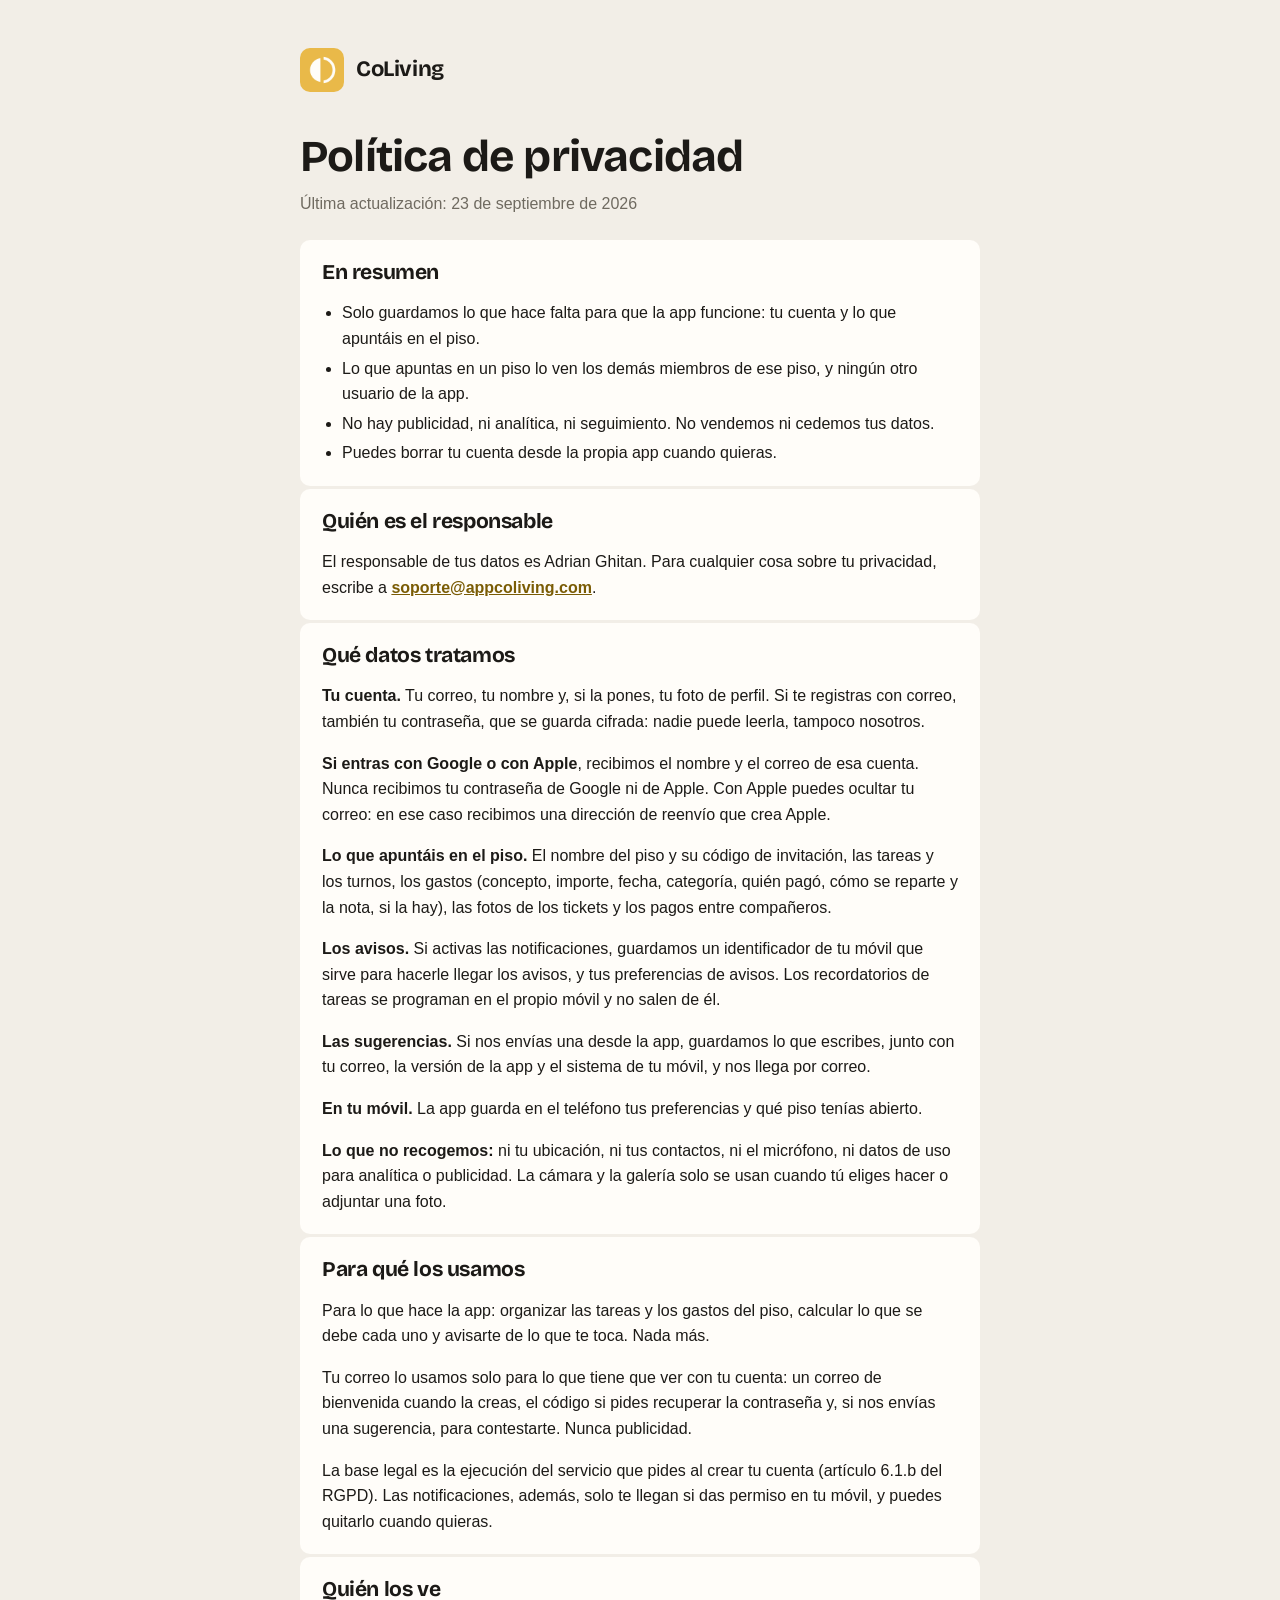
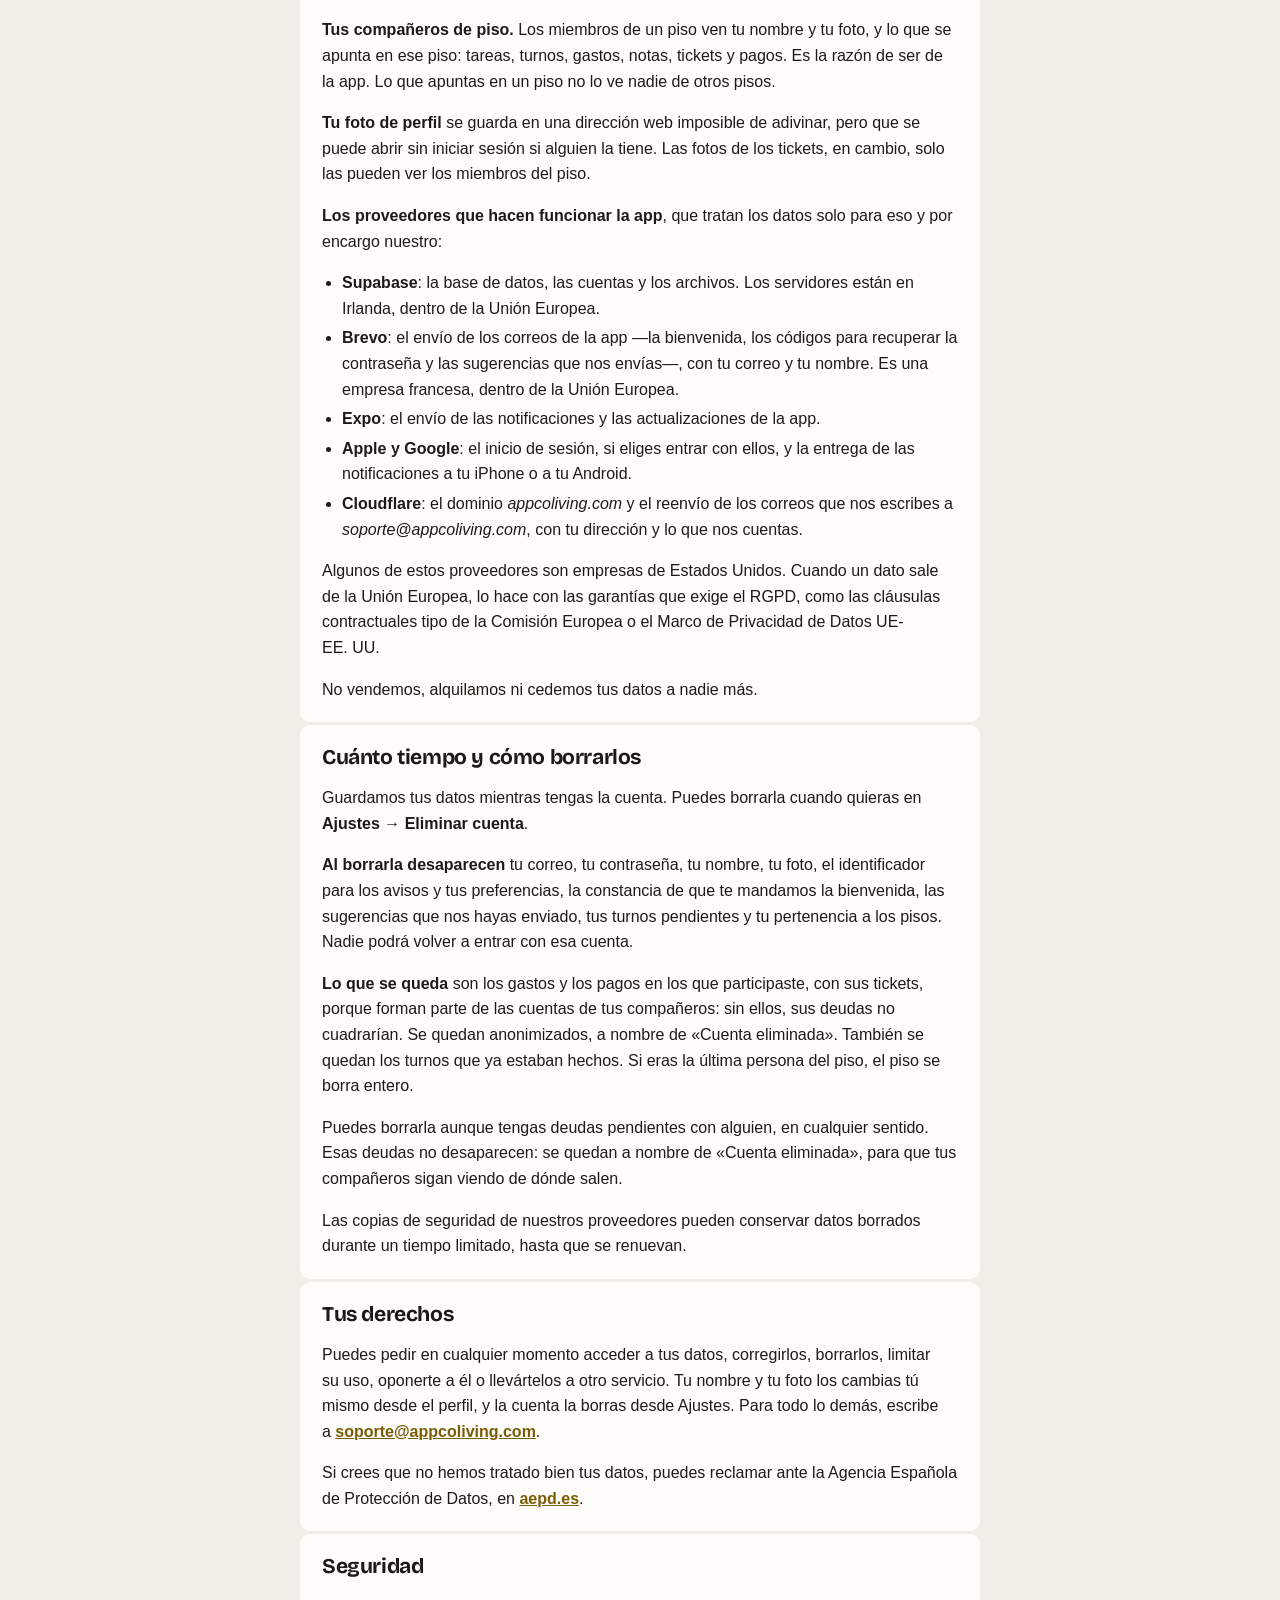
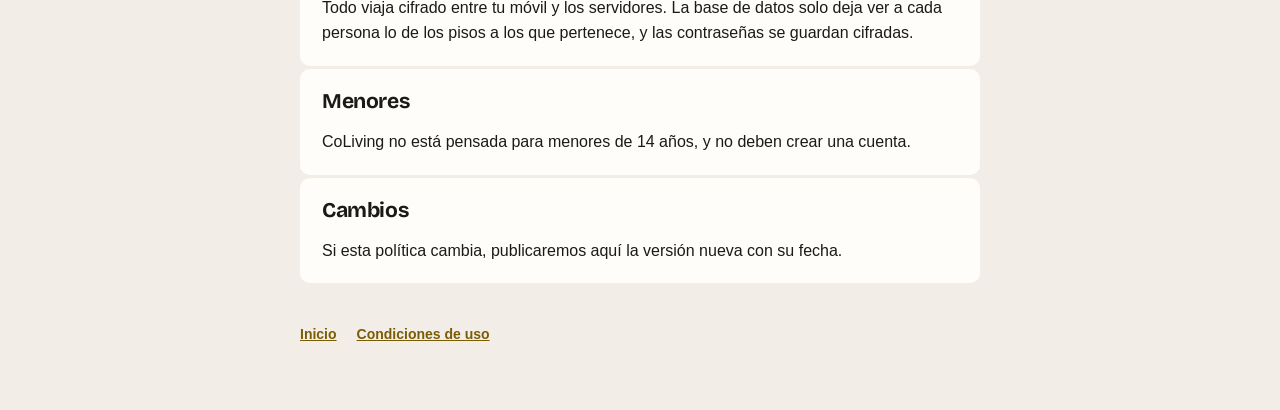
==== privacidad.html @ c8de68fa "Publicar la web (21109d0)" ====
<!doctype html>
<html lang="es">
<head>
  <meta charset="utf-8">
  <meta name="viewport" content="width=device-width, initial-scale=1">
  <title>Política de privacidad · CoLiving</title>
  <link rel="icon" href="favicon.png">
  <link rel="icon" href="favicon-oscuro.png" media="(prefers-color-scheme: dark)">
  <link rel="stylesheet" href="estilos.css">
</head>
<body>
  <main class="pagina documento">
    <a class="cabecera" href="./">
      <picture>
        <source srcset="icono-oscuro.png" media="(prefers-color-scheme: dark)">
        <img src="icono.png" alt="">
      </picture>
      <span class="marca">CoLiving</span>
    </a>

    <h1>Política de privacidad</h1>
    <p class="fecha">Última actualización: 23 de septiembre de 2026</p>

    <section class="pieza">
      <h2>En resumen</h2>
      <ul>
        <li>Solo guardamos lo que hace falta para que la app funcione: tu cuenta y lo que apuntáis en el piso.</li>
        <li>Lo que apuntas en un piso lo ven los demás miembros de ese piso, y ningún otro usuario de la app.</li>
        <li>No hay publicidad, ni analítica, ni seguimiento. No vendemos ni cedemos tus datos.</li>
        <li>Puedes borrar tu cuenta desde la propia app cuando quieras.</li>
      </ul>
    </section>

    <section class="pieza">
      <h2>Quién es el responsable</h2>
      <p>
        El responsable de tus datos es Adrian Ghitan.
        Para cualquier cosa sobre tu privacidad, escribe a
        <a href="mailto:soporte@appcoliving.com">soporte@appcoliving.com</a>.
      </p>
    </section>

    <section class="pieza">
      <h2>Qué datos tratamos</h2>
      <p><strong>Tu cuenta.</strong> Tu correo, tu nombre y, si la pones, tu foto de perfil. Si te
        registras con correo, también tu contraseña, que se guarda cifrada: nadie puede leerla,
        tampoco nosotros.</p>
      <p><strong>Si entras con Google o con Apple</strong>, recibimos el nombre y el correo de esa
        cuenta. Nunca recibimos tu contraseña de Google ni de Apple. Con Apple puedes ocultar tu
        correo: en ese caso recibimos una dirección de reenvío que crea Apple.</p>
      <p><strong>Lo que apuntáis en el piso.</strong> El nombre del piso y su código de invitación,
        las tareas y los turnos, los gastos (concepto, importe, fecha, categoría, quién pagó, cómo se
        reparte y la nota, si la hay), las fotos de los tickets y los pagos entre compañeros.</p>
      <p><strong>Los avisos.</strong> Si activas las notificaciones, guardamos un identificador de tu
        móvil que sirve para hacerle llegar los avisos, y tus preferencias de avisos. Los
        recordatorios de tareas se programan en el propio móvil y no salen de él.</p>
      <p><strong>Las sugerencias.</strong> Si nos envías una desde la app, guardamos lo que escribes,
        junto con tu correo, la versión de la app y el sistema de tu móvil, y nos llega por correo.</p>
      <p><strong>En tu móvil.</strong> La app guarda en el teléfono tus preferencias y qué piso tenías
        abierto.</p>
      <p><strong>Lo que no recogemos:</strong> ni tu ubicación, ni tus contactos, ni el micrófono, ni
        datos de uso para analítica o publicidad. La cámara y la galería solo se usan cuando tú
        eliges hacer o adjuntar una foto.</p>
    </section>

    <section class="pieza">
      <h2>Para qué los usamos</h2>
      <p>Para lo que hace la app: organizar las tareas y los gastos del piso, calcular lo que se
        debe cada uno y avisarte de lo que te toca. Nada más.</p>
      <p>Tu correo lo usamos solo para lo que tiene que ver con tu cuenta: un correo de bienvenida
        cuando la creas, el código si pides recuperar la contraseña y, si nos envías una sugerencia,
        para contestarte. Nunca publicidad.</p>
      <p>La base legal es la ejecución del servicio que pides al crear tu cuenta (artículo 6.1.b del
        RGPD). Las notificaciones, además, solo te llegan si das permiso en tu móvil, y puedes
        quitarlo cuando quieras.</p>
    </section>

    <section class="pieza">
      <h2>Quién los ve</h2>
      <p><strong>Tus compañeros de piso.</strong> Los miembros de un piso ven tu nombre y tu foto, y
        lo que se apunta en ese piso: tareas, turnos, gastos, notas, tickets y pagos. Es la razón de
        ser de la app. Lo que apuntas en un piso no lo ve nadie de otros pisos.</p>
      <p><strong>Tu foto de perfil</strong> se guarda en una dirección web imposible de adivinar, pero
        que se puede abrir sin iniciar sesión si alguien la tiene. Las fotos de los tickets, en
        cambio, solo las pueden ver los miembros del piso.</p>
      <p><strong>Los proveedores que hacen funcionar la app</strong>, que tratan los datos solo para
        eso y por encargo nuestro:</p>
      <ul>
        <li><strong>Supabase</strong>: la base de datos, las cuentas y los archivos. Los servidores
          están en Irlanda, dentro de la Unión Europea.</li>
        <li><strong>Brevo</strong>: el envío de los correos de la app —la bienvenida, los códigos
          para recuperar la contraseña y las sugerencias que nos envías—, con tu correo y tu nombre. Es una empresa francesa, dentro
          de la Unión Europea.</li>
        <li><strong>Expo</strong>: el envío de las notificaciones y las actualizaciones de la app.</li>
        <li><strong>Apple y Google</strong>: el inicio de sesión, si eliges entrar con ellos, y la
          entrega de las notificaciones a tu iPhone o a tu Android.</li>
        <li><strong>Cloudflare</strong>: el dominio <em>appcoliving.com</em> y el reenvío de los
          correos que nos escribes a <em>soporte@appcoliving.com</em>, con tu dirección y lo que nos
          cuentas.</li>
      </ul>
      <p>Algunos de estos proveedores son empresas de Estados Unidos. Cuando un dato sale de la Unión
        Europea, lo hace con las garantías que exige el RGPD, como las cláusulas contractuales tipo
        de la Comisión Europea o el Marco de Privacidad de Datos UE-EE. UU.</p>
      <p>No vendemos, alquilamos ni cedemos tus datos a nadie más.</p>
    </section>

    <section class="pieza">
      <h2>Cuánto tiempo y cómo borrarlos</h2>
      <p>Guardamos tus datos mientras tengas la cuenta. Puedes borrarla cuando quieras en
        <strong>Ajustes → Eliminar cuenta</strong>.</p>
      <p><strong>Al borrarla desaparecen</strong> tu correo, tu contraseña, tu nombre, tu foto, el
        identificador para los avisos y tus preferencias, la constancia de que te mandamos la
        bienvenida, las sugerencias que nos hayas enviado, tus turnos pendientes y tu pertenencia a
        los pisos. Nadie podrá volver a entrar con esa cuenta.</p>
      <p><strong>Lo que se queda</strong> son los gastos y los pagos en los que participaste, con
        sus tickets, porque forman parte de las cuentas de tus compañeros: sin ellos, sus deudas no
        cuadrarían. Se quedan anonimizados, a nombre de «Cuenta eliminada». También se quedan los
        turnos que ya estaban hechos. Si eras la última persona del piso, el piso se borra entero.</p>
      <p>Puedes borrarla aunque tengas deudas pendientes con alguien, en cualquier sentido. Esas
        deudas no desaparecen: se quedan a nombre de «Cuenta eliminada», para que tus compañeros
        sigan viendo de dónde salen.</p>
      <p>Las copias de seguridad de nuestros proveedores pueden conservar datos borrados durante un
        tiempo limitado, hasta que se renuevan.</p>
    </section>

    <section class="pieza">
      <h2>Tus derechos</h2>
      <p>Puedes pedir en cualquier momento acceder a tus datos, corregirlos, borrarlos, limitar su uso,
        oponerte a él o llevártelos a otro servicio. Tu nombre y tu foto los cambias tú mismo desde
        el perfil, y la cuenta la borras desde Ajustes. Para todo lo demás, escribe a
        <a href="mailto:soporte@appcoliving.com">soporte@appcoliving.com</a>.</p>
      <p>Si crees que no hemos tratado bien tus datos, puedes reclamar ante la Agencia Española de
        Protección de Datos, en <a href="https://www.aepd.es">aepd.es</a>.</p>
    </section>

    <section class="pieza">
      <h2>Seguridad</h2>
      <p>Todo viaja cifrado entre tu móvil y los servidores. La base de datos solo deja ver a cada
        persona lo de los pisos a los que pertenece, y las contraseñas se guardan cifradas.</p>
    </section>

    <section class="pieza">
      <h2>Menores</h2>
      <p>CoLiving no está pensada para menores de 14 años, y no deben crear una cuenta.</p>
    </section>

    <section class="pieza">
      <h2>Cambios</h2>
      <p>Si esta política cambia, publicaremos aquí la versión nueva con su fecha.</p>
    </section>

    <footer class="pie">
      <a href="./">Inicio</a>
      <a href="condiciones.html">Condiciones de uso</a>
    </footer>
  </main>
</body>
</html>
---- estilos.css ----
/*
 * La web de CoLiving: inicio, privacidad y condiciones.
 *
 * Misma dirección que la app —Azulejo—: la junta de fondo, la pieza sin borde
 * encima, cobalto de color. Los valores salen de `src/theme/index.ts`.
 *
 * Bricolage se sirve desde aquí y no desde Google Fonts: pedirla a Google le
 * pasaría la IP de cada visitante, y en una página de privacidad eso queda
 * especialmente mal. Licencia OFL en `fuentes/OFL.txt`.
 */
@font-face {
  font-family: 'Bricolage Grotesque';
  src: url('fuentes/BricolageGrotesque_700Bold.ttf') format('truetype');
  font-weight: 700;
  font-display: swap;
}

:root {
  /*
   * Los mismos tokens que `src/theme/index.ts`, dirección «Cal y ámbar»
   * (17 de septiembre). Los nombres se quedan como estaban —`cobalto` ahora es
   * ámbar— para no tocar las tres páginas: renombrarlos aquí no cambia nada de
   * lo que se ve y sí arriesga dejarse una regla sin cambiar.
   */
  --junta: #f2eee7;
  --pieza: #fffdf9;
  --pieza-alt: #f6f2e9;
  --tinta: #1c1a17;
  --tinta-suave: #6f6a60;
  --cobalto: #7a5c05;
  --cobalto-suave: #f7e9c4;
  --sobre-cobalto: #fffdf9;
  --ceja: none;
  color-scheme: light;
}

@media (prefers-color-scheme: dark) {
  :root {
    --junta: #0e0e11;
    --pieza: #17171c;
    --pieza-alt: #23232b;
    --tinta: #f2f0ec;
    --tinta-suave: #8b8892;
    --cobalto: #e9b949;
    --cobalto-suave: #2a2416;
    --sobre-cobalto: #14140f;
    --ceja: none;
    color-scheme: dark;
  }
}

* {
  box-sizing: border-box;
}

body {
  margin: 0;
  background: var(--junta);
  color: var(--tinta);
  font: 16px/1.6 -apple-system, BlinkMacSystemFont, 'SF Pro Text', 'Segoe UI', Roboto,
    'Helvetica Neue', sans-serif;
  -webkit-text-size-adjust: 100%;
}

.pagina {
  max-width: 720px;
  margin: 0 auto;
  padding: 48px 20px 64px;
}

h1,
h2,
.marca {
  font-family: 'Bricolage Grotesque', 'Helvetica Neue', sans-serif;
  font-weight: 700;
  line-height: 1.15;
  text-wrap: balance;
}

h1 {
  font-size: clamp(30px, 6vw, 44px);
  letter-spacing: -0.8px;
  margin: 0 0 8px;
}

h2 {
  font-size: 21px;
  letter-spacing: -0.4px;
  margin: 0 0 8px;
}

p,
li {
  text-wrap: pretty;
}

a {
  color: var(--cobalto);
  font-weight: 600;
  /* El correo de soporte es largo: en un móvil estrecho tiene que poder partirse. */
  overflow-wrap: anywhere;
}

/* ------------------------------------------------------------- Cabecera */
.cabecera {
  display: flex;
  align-items: center;
  gap: 12px;
  margin-bottom: 40px;
  text-decoration: none;
  color: inherit;
}

.cabecera picture {
  display: flex;
}

.cabecera img {
  width: 44px;
  height: 44px;
  border-radius: 10px;
}

.marca {
  font-size: 22px;
  letter-spacing: -0.4px;
  color: var(--tinta);
}

.entradilla {
  font-size: 19px;
  color: var(--tinta-suave);
  margin: 0 0 32px;
}

/* --------------------------------------------------------------- Piezas */
/* La junta hace de borde: ninguna pieza lleva borde ni sombra. */
.pieza {
  background: var(--pieza);
  background-image: var(--ceja);
  border-radius: 10px;
  padding: 20px 22px;
}

.pared {
  display: grid;
  gap: 3px;
  grid-template-columns: repeat(auto-fit, minmax(210px, 1fr));
  margin-bottom: 32px;
}

.pared .pieza p {
  margin: 0;
  color: var(--tinta-suave);
}

.pastilla {
  display: inline-block;
  background: var(--cobalto-suave);
  color: var(--cobalto);
  border-radius: 999px;
  padding: 8px 16px;
  font-weight: 700;
  font-size: 15px;
}

/* ------------------------------------------------------------ Tiendas */
/*
 * Los botones de descarga, en tinta como las insignias de las tiendas: se
 * reconocen como «descargar» sin tener que leerlos. En oscuro la tinta es clara
 * y el botón sale claro sobre carbón, que es justo lo que hacen las insignias.
 */
.tiendas {
  display: flex;
  flex-wrap: wrap;
  gap: 10px;
}

.tienda {
  display: inline-flex;
  flex-direction: column;
  justify-content: center;
  min-width: 170px;
  min-height: 52px;
  padding: 8px 18px;
  border-radius: 10px;
  background: var(--tinta);
  color: var(--junta);
  text-decoration: none;
  line-height: 1.2;
}

a.tienda:hover {
  opacity: 0.85;
}

.tienda-arriba {
  font-size: 12px;
}

.tienda-nombre {
  font-size: 20px;
  font-weight: 700;
  letter-spacing: -0.3px;
}

/* Aún no publicada: se ve, pero apagada, y no se puede pulsar. */
.tienda--pronto {
  opacity: 0.45;
  cursor: default;
}

/* ---------------------------------------------------------- Documentos */
.documento .pieza + .pieza {
  margin-top: 3px;
}

.documento .pieza > :last-child {
  margin-bottom: 0;
}

.documento ul {
  padding-left: 20px;
}

.documento li + li {
  margin-top: 4px;
}

.fecha {
  color: var(--tinta-suave);
  margin: 0 0 24px;
}

.ayuda {
  margin-top: 32px;
}

.ayuda p {
  margin: 0;
}

/* ----------------------------------------------------------------- Pie */
.pie {
  margin-top: 40px;
  display: flex;
  flex-wrap: wrap;
  gap: 8px 20px;
  font-size: 14px;
  color: var(--tinta-suave);
}
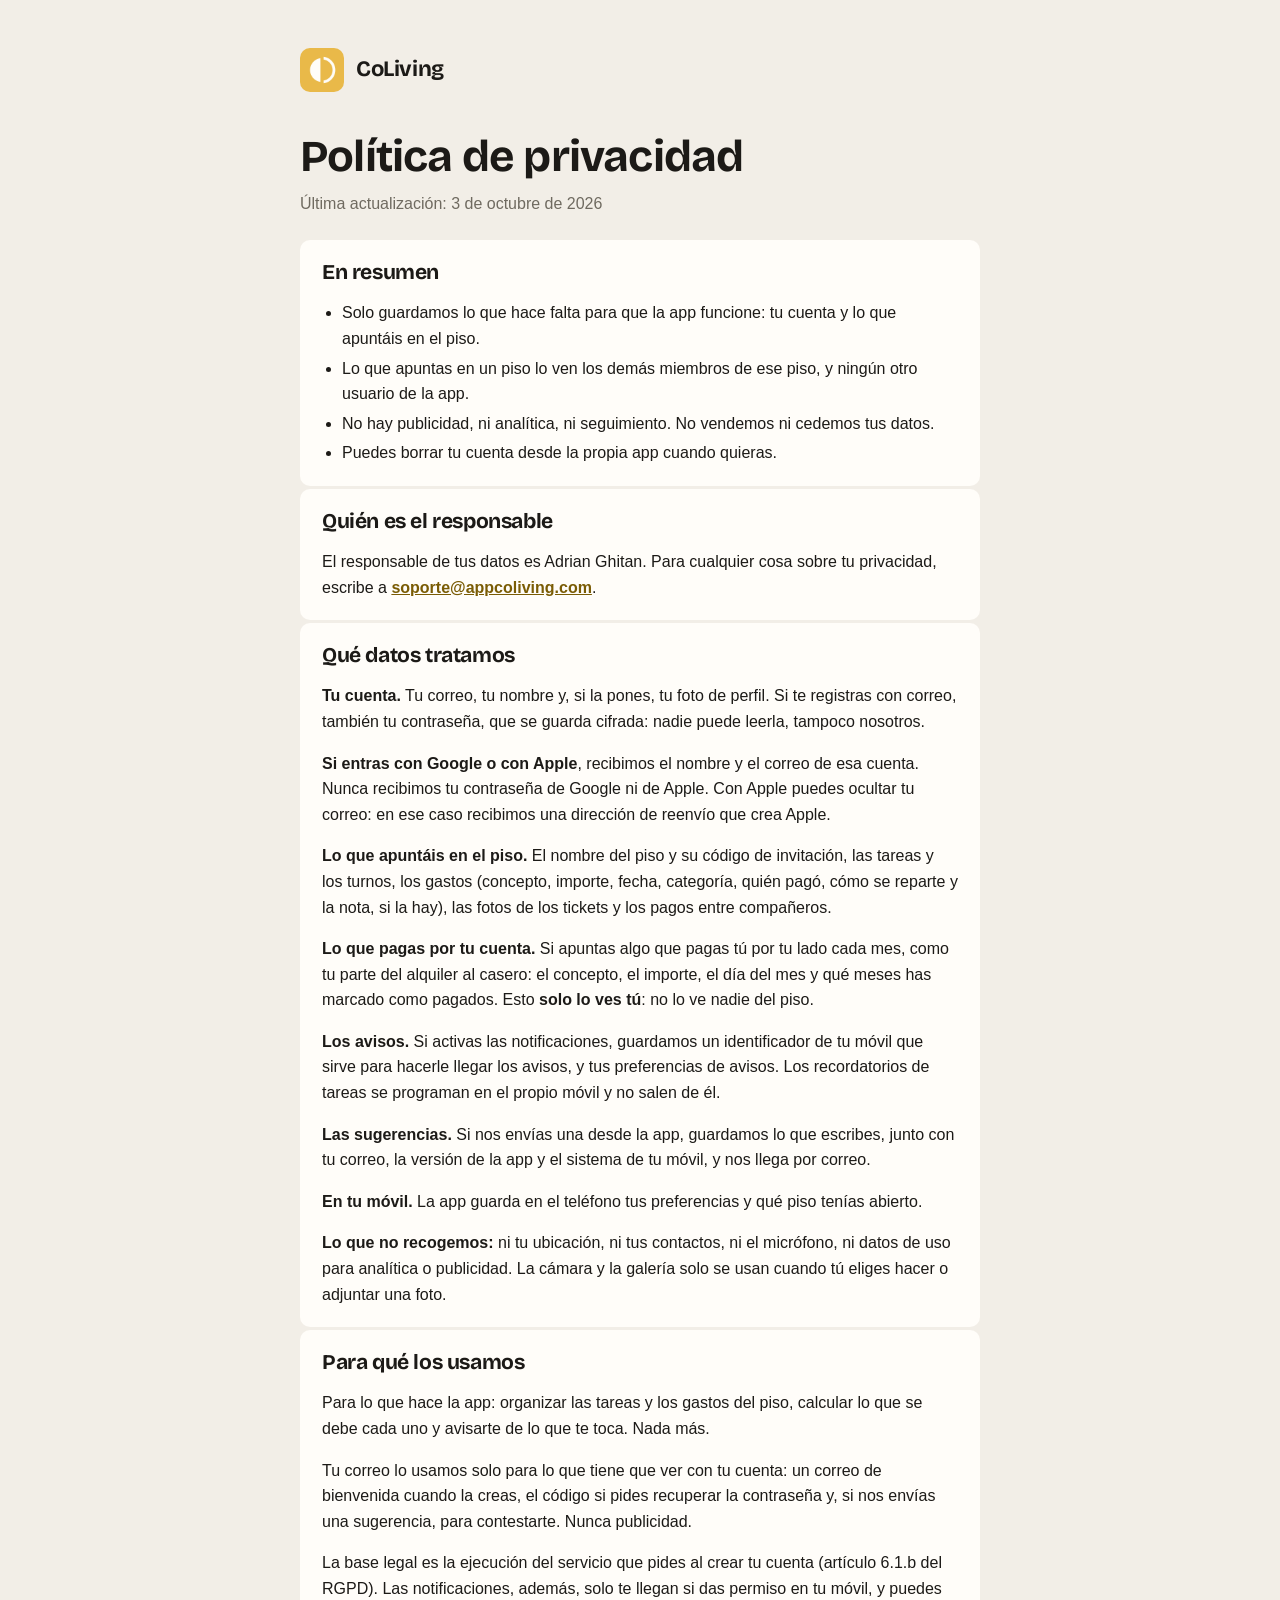
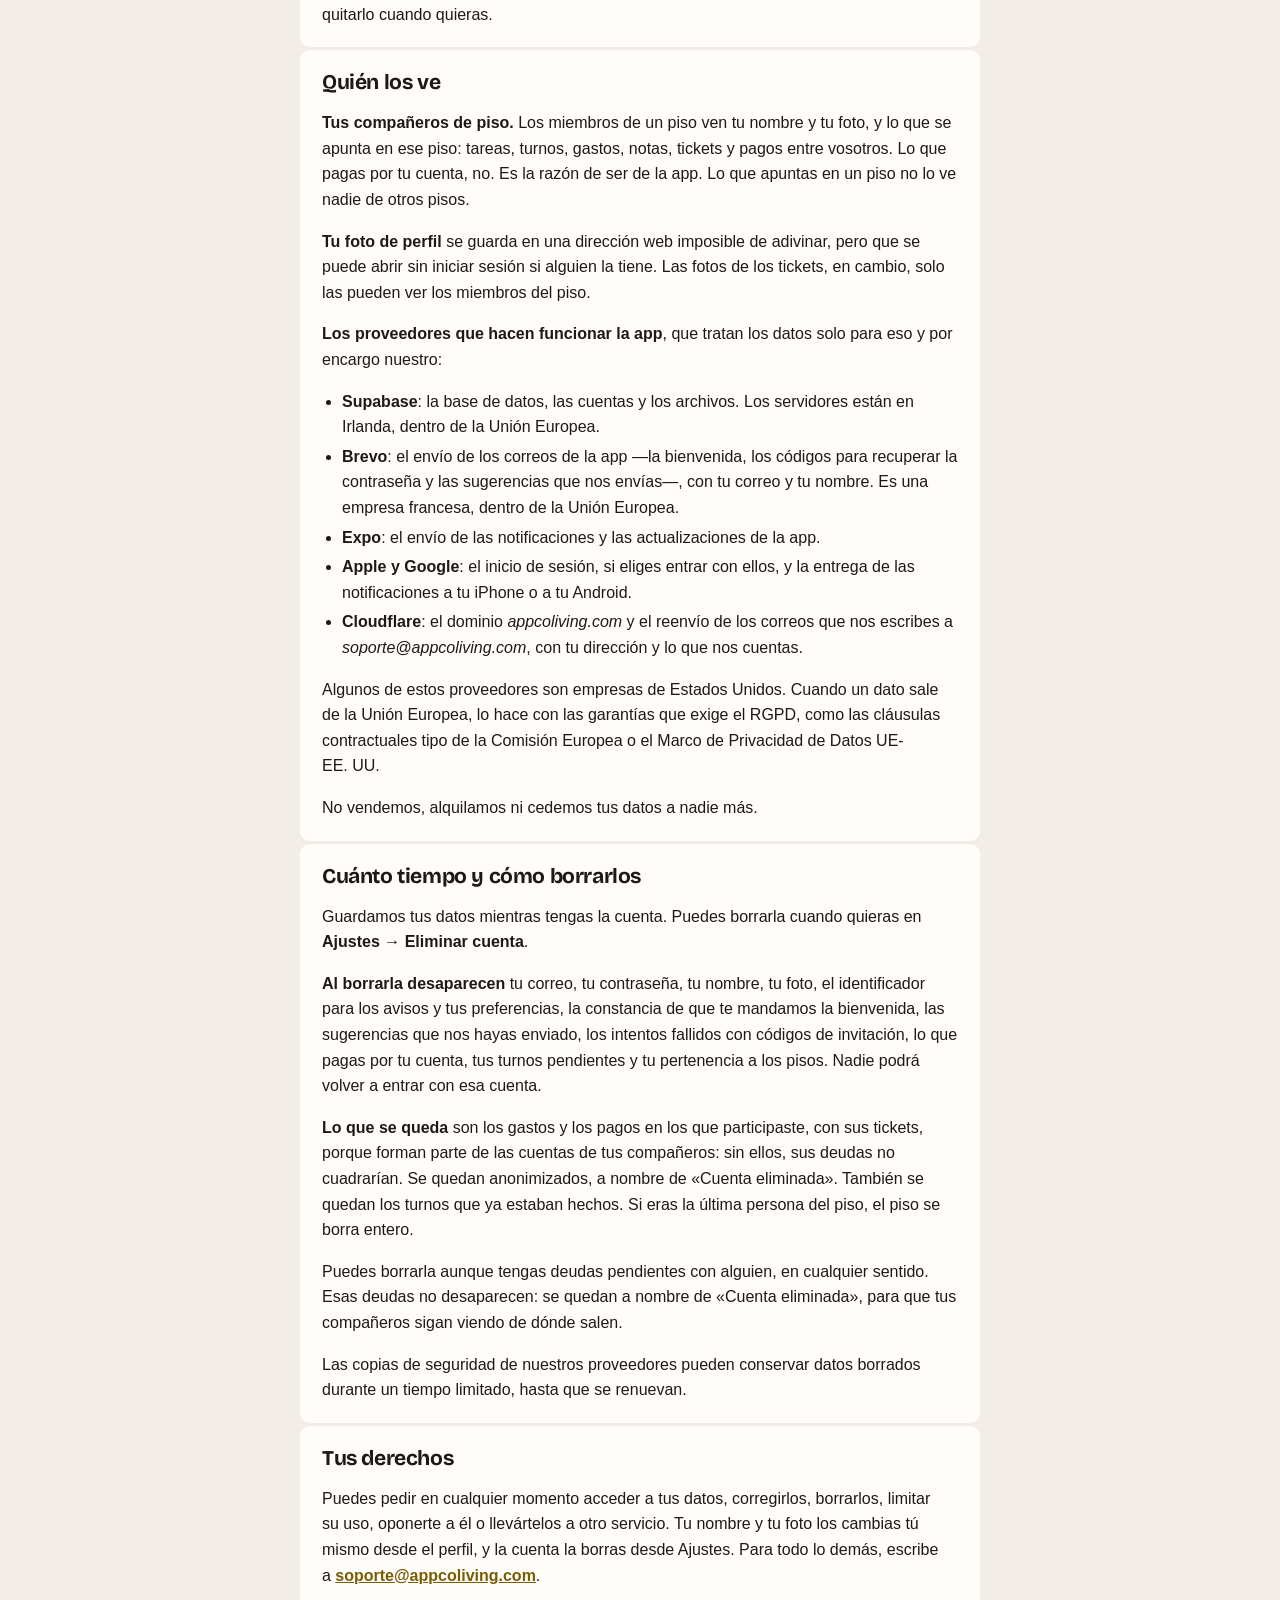
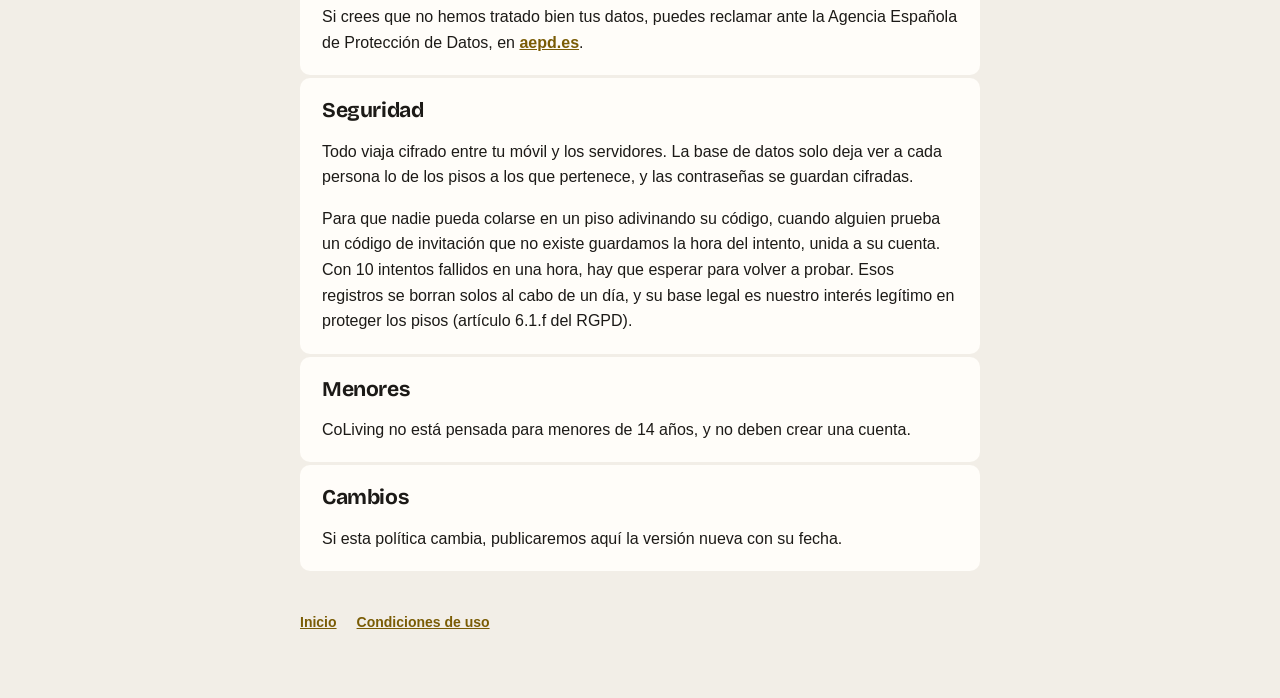
==== commit 11fb08c4: "Publicar la web (d6bd55d)" ====
--- a/privacidad.html
+++ b/privacidad.html
@@ -19,7 +19,7 @@
     </a>
 
     <h1>Política de privacidad</h1>
-    <p class="fecha">Última actualización: 23 de septiembre de 2026</p>
+    <p class="fecha">Última actualización: 3 de octubre de 2026</p>
 
     <section class="pieza">
       <h2>En resumen</h2>
@@ -51,6 +51,9 @@
       <p><strong>Lo que apuntáis en el piso.</strong> El nombre del piso y su código de invitación,
         las tareas y los turnos, los gastos (concepto, importe, fecha, categoría, quién pagó, cómo se
         reparte y la nota, si la hay), las fotos de los tickets y los pagos entre compañeros.</p>
+      <p><strong>Lo que pagas por tu cuenta.</strong> Si apuntas algo que pagas tú por tu lado cada
+        mes, como tu parte del alquiler al casero: el concepto, el importe, el día del mes y qué meses
+        has marcado como pagados. Esto <strong>solo lo ves tú</strong>: no lo ve nadie del piso.</p>
       <p><strong>Los avisos.</strong> Si activas las notificaciones, guardamos un identificador de tu
         móvil que sirve para hacerle llegar los avisos, y tus preferencias de avisos. Los
         recordatorios de tareas se programan en el propio móvil y no salen de él.</p>
@@ -78,7 +81,7 @@
     <section class="pieza">
       <h2>Quién los ve</h2>
       <p><strong>Tus compañeros de piso.</strong> Los miembros de un piso ven tu nombre y tu foto, y
-        lo que se apunta en ese piso: tareas, turnos, gastos, notas, tickets y pagos. Es la razón de
+        lo que se apunta en ese piso: tareas, turnos, gastos, notas, tickets y pagos entre vosotros. Lo que pagas por tu cuenta, no. Es la razón de
         ser de la app. Lo que apuntas en un piso no lo ve nadie de otros pisos.</p>
       <p><strong>Tu foto de perfil</strong> se guarda en una dirección web imposible de adivinar, pero
         que se puede abrir sin iniciar sesión si alguien la tiene. Las fotos de los tickets, en
@@ -110,7 +113,7 @@
         <strong>Ajustes → Eliminar cuenta</strong>.</p>
       <p><strong>Al borrarla desaparecen</strong> tu correo, tu contraseña, tu nombre, tu foto, el
         identificador para los avisos y tus preferencias, la constancia de que te mandamos la
-        bienvenida, las sugerencias que nos hayas enviado, tus turnos pendientes y tu pertenencia a
+        bienvenida, las sugerencias que nos hayas enviado, los intentos fallidos con códigos de invitación, lo que pagas por tu cuenta, tus turnos pendientes y tu pertenencia a
         los pisos. Nadie podrá volver a entrar con esa cuenta.</p>
       <p><strong>Lo que se queda</strong> son los gastos y los pagos en los que participaste, con
         sus tickets, porque forman parte de las cuentas de tus compañeros: sin ellos, sus deudas no
@@ -137,6 +140,11 @@
       <h2>Seguridad</h2>
       <p>Todo viaja cifrado entre tu móvil y los servidores. La base de datos solo deja ver a cada
         persona lo de los pisos a los que pertenece, y las contraseñas se guardan cifradas.</p>
+      <p>Para que nadie pueda colarse en un piso adivinando su código, cuando alguien prueba un
+        código de invitación que no existe guardamos la hora del intento, unida a su cuenta. Con 10
+        intentos fallidos en una hora, hay que esperar para volver a probar. Esos registros se
+        borran solos al cabo de un día, y su base legal es nuestro interés legítimo en proteger los
+        pisos (artículo 6.1.f del RGPD).</p>
     </section>
 
     <section class="pieza">
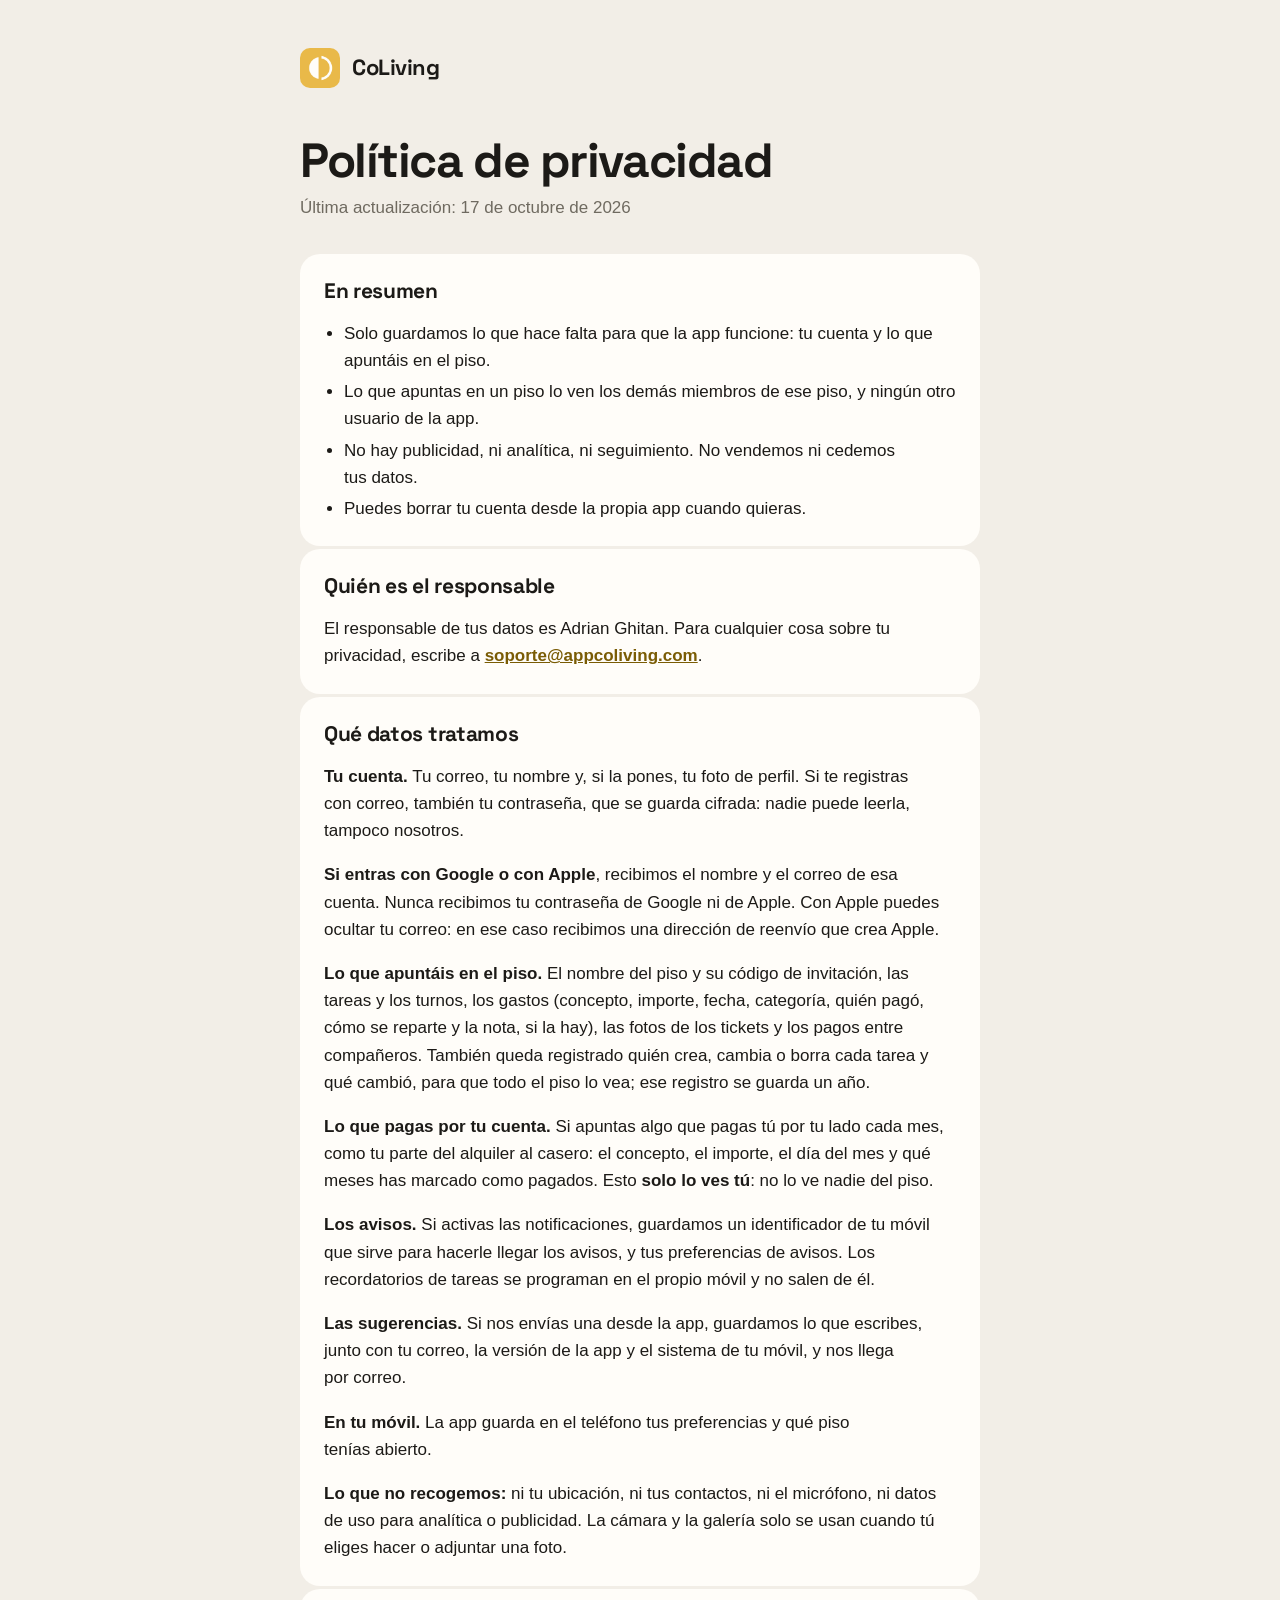
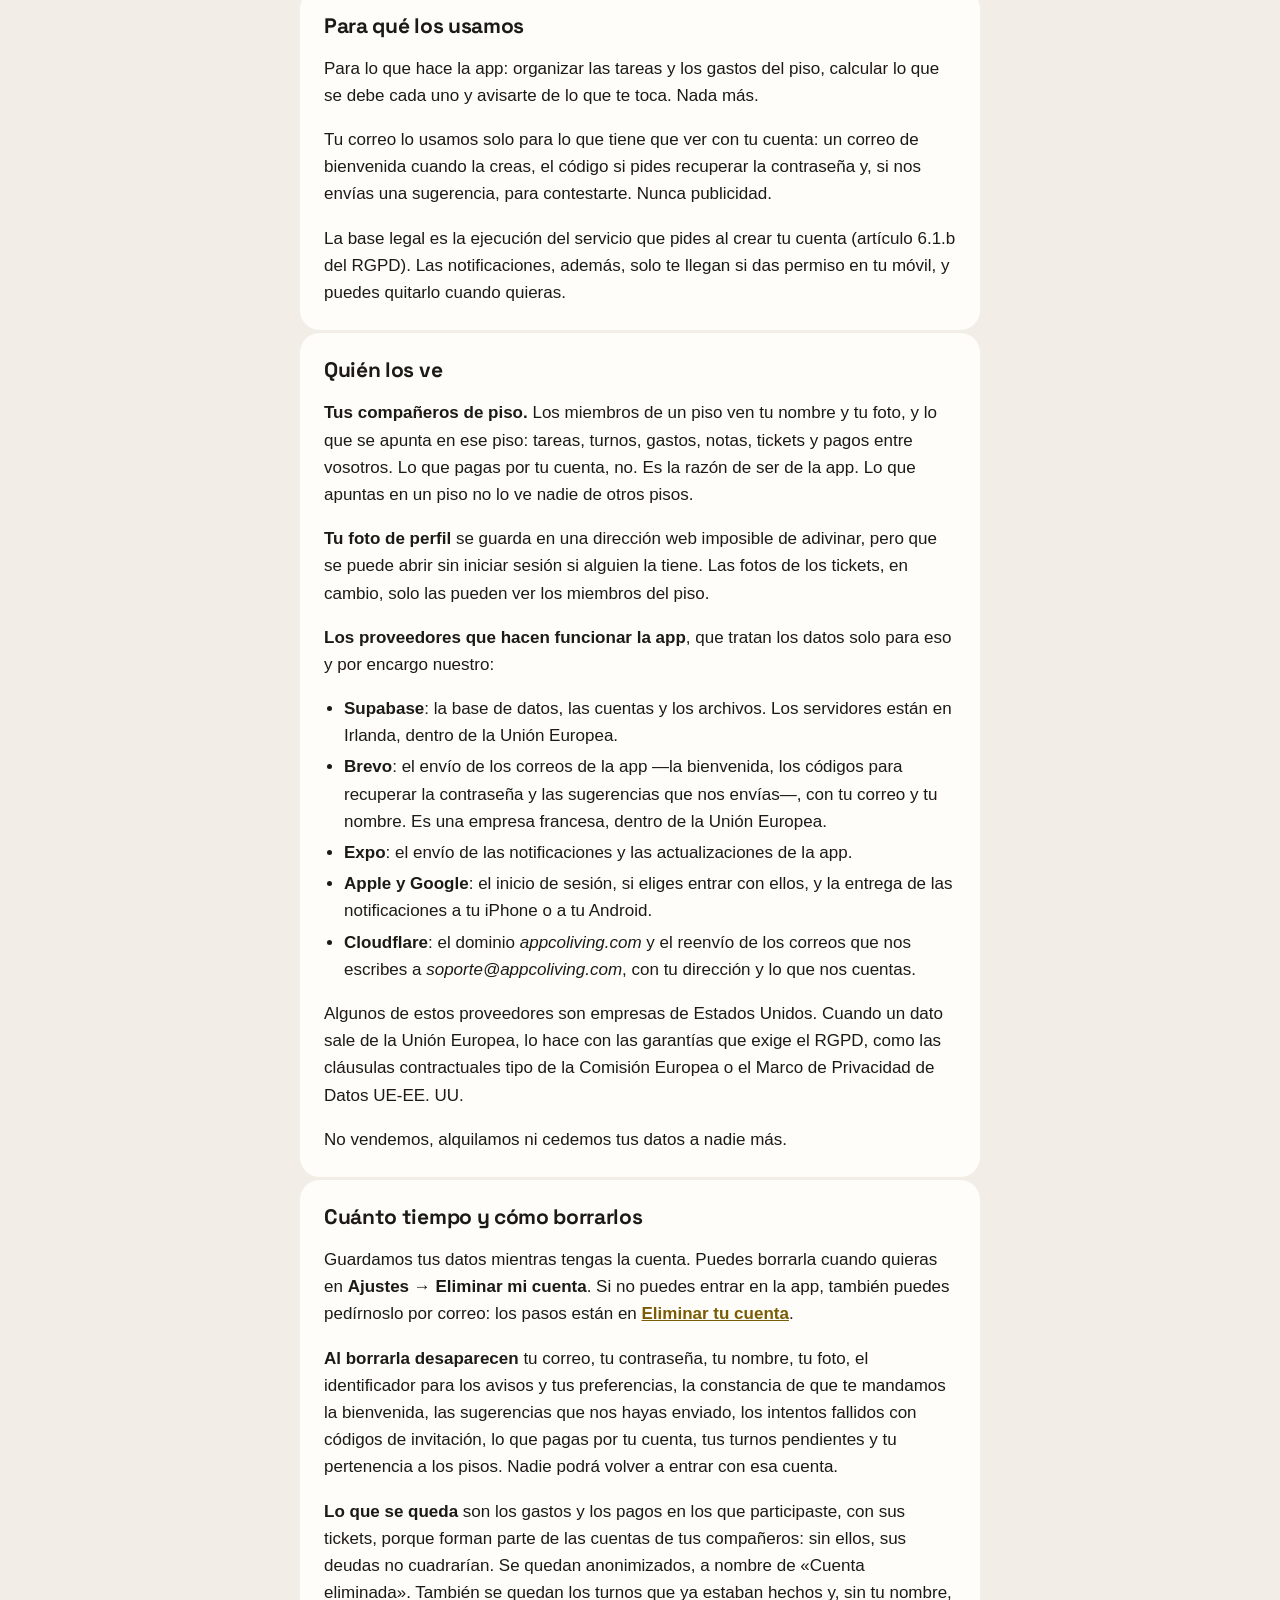
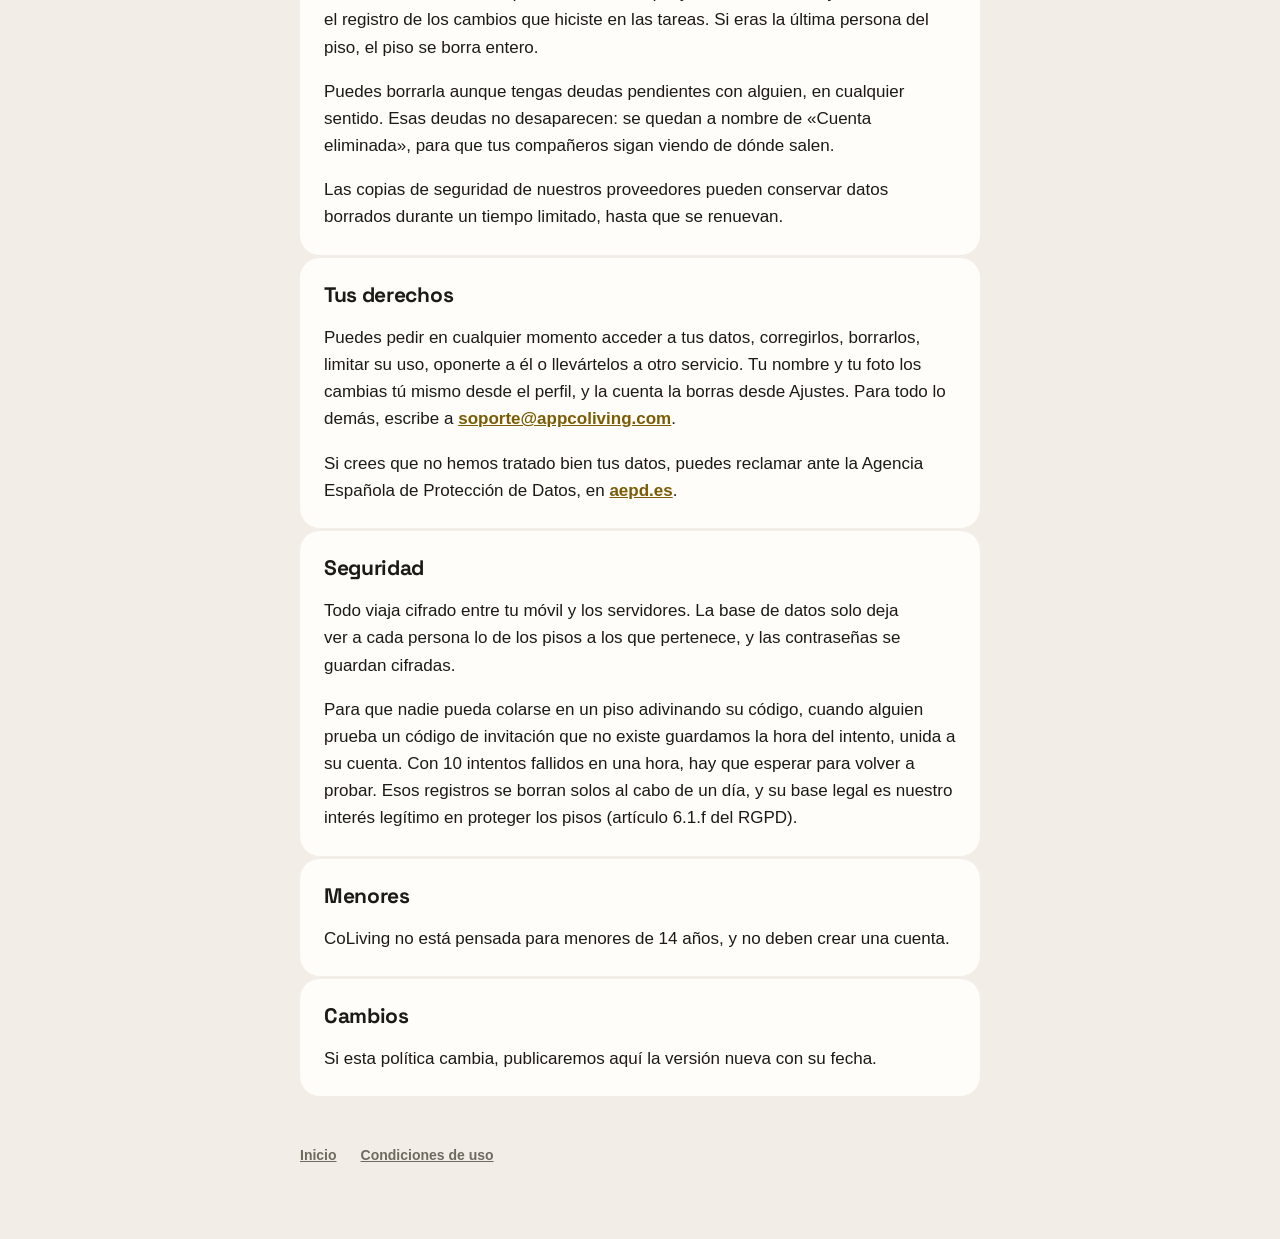
==== commit bfcd837d: "Publicar la web (5b726bb)" ====
--- a/privacidad.html
+++ b/privacidad.html
@@ -19,7 +19,7 @@
     </a>
 
     <h1>Política de privacidad</h1>
-    <p class="fecha">Última actualización: 3 de octubre de 2026</p>
+    <p class="fecha">Última actualización: 17 de octubre de 2026</p>
 
     <section class="pieza">
       <h2>En resumen</h2>
@@ -50,7 +50,9 @@
         correo: en ese caso recibimos una dirección de reenvío que crea Apple.</p>
       <p><strong>Lo que apuntáis en el piso.</strong> El nombre del piso y su código de invitación,
         las tareas y los turnos, los gastos (concepto, importe, fecha, categoría, quién pagó, cómo se
-        reparte y la nota, si la hay), las fotos de los tickets y los pagos entre compañeros.</p>
+        reparte y la nota, si la hay), las fotos de los tickets y los pagos entre compañeros.
+        También queda registrado quién crea, cambia o borra cada tarea y qué cambió, para que todo el
+        piso lo vea; ese registro se guarda un año.</p>
       <p><strong>Lo que pagas por tu cuenta.</strong> Si apuntas algo que pagas tú por tu lado cada
         mes, como tu parte del alquiler al casero: el concepto, el importe, el día del mes y qué meses
         has marcado como pagados. Esto <strong>solo lo ves tú</strong>: no lo ve nadie del piso.</p>
@@ -110,7 +112,9 @@
     <section class="pieza">
       <h2>Cuánto tiempo y cómo borrarlos</h2>
       <p>Guardamos tus datos mientras tengas la cuenta. Puedes borrarla cuando quieras en
-        <strong>Ajustes → Eliminar cuenta</strong>.</p>
+        <strong>Ajustes → Eliminar mi cuenta</strong>. Si no puedes entrar en la app, también puedes
+        pedírnoslo por correo: los pasos están en <a href="eliminar-cuenta.html">Eliminar tu
+        cuenta</a>.</p>
       <p><strong>Al borrarla desaparecen</strong> tu correo, tu contraseña, tu nombre, tu foto, el
         identificador para los avisos y tus preferencias, la constancia de que te mandamos la
         bienvenida, las sugerencias que nos hayas enviado, los intentos fallidos con códigos de invitación, lo que pagas por tu cuenta, tus turnos pendientes y tu pertenencia a
@@ -118,7 +122,8 @@
       <p><strong>Lo que se queda</strong> son los gastos y los pagos en los que participaste, con
         sus tickets, porque forman parte de las cuentas de tus compañeros: sin ellos, sus deudas no
         cuadrarían. Se quedan anonimizados, a nombre de «Cuenta eliminada». También se quedan los
-        turnos que ya estaban hechos. Si eras la última persona del piso, el piso se borra entero.</p>
+        turnos que ya estaban hechos y, sin tu nombre, el registro de los cambios que hiciste en las
+        tareas. Si eras la última persona del piso, el piso se borra entero.</p>
       <p>Puedes borrarla aunque tengas deudas pendientes con alguien, en cualquier sentido. Esas
         deudas no desaparecen: se quedan a nombre de «Cuenta eliminada», para que tus compañeros
         sigan viendo de dónde salen.</p>
--- a/estilos.css
+++ b/estilos.css
@@ -1,92 +1,132 @@
 /*
  * La web de CoLiving: inicio, privacidad y condiciones.
  *
- * Misma dirección que la app —Azulejo—: la junta de fondo, la pieza sin borde
- * encima, cobalto de color. Los valores salen de `src/theme/index.ts`.
+ * Misma dirección que la app —Cal y ámbar—, con sus tres reglas: una sola cifra
+ * manda, el ámbar es lo único con color y claro y oscuro son la misma página.
+ * Los valores salen de `src/theme/index.ts`; si cambian allí, se cambian aquí.
  *
- * Bricolage se sirve desde aquí y no desde Google Fonts: pedirla a Google le
- * pasaría la IP de cada visitante, y en una página de privacidad eso queda
- * especialmente mal. Licencia OFL en `fuentes/OFL.txt`.
+ * Lo único que se permite llamar la atención es el repartidor de arriba. Todo
+ * lo demás va callado: si algún día apetece animar otra sección o darle otro
+ * color, es justo lo que hay que no hacer.
+ *
+ * Space Grotesk se sirve desde aquí y no desde Google Fonts: pedirla a Google
+ * le pasaría la IP de cada visitante, y en una web que enlaza a una política de
+ * privacidad eso queda especialmente mal. Licencia OFL en `fuentes/OFL.txt`.
+ * Es la misma cara de display de la app desde el 17 de septiembre (antes,
+ * Bricolage): títulos e importes, nada más. El cuerpo va en la fuente del
+ * sistema, igual que en la app.
  */
 @font-face {
-  font-family: 'Bricolage Grotesque';
-  src: url('fuentes/BricolageGrotesque_700Bold.ttf') format('truetype');
-  font-weight: 700;
+  font-family: 'Space Grotesk';
+  src: url('fuentes/SpaceGrotesk_500Medium.ttf') format('truetype');
+  font-weight: 500;
   font-display: swap;
 }
 
+@font-face {
+  font-family: 'Space Grotesk';
+  src: url('fuentes/SpaceGrotesk_700Bold.ttf') format('truetype');
+  font-weight: 700;
+  font-display: swap;
+}
+
 :root {
-  /*
-   * Los mismos tokens que `src/theme/index.ts`, dirección «Cal y ámbar»
-   * (17 de septiembre). Los nombres se quedan como estaban —`cobalto` ahora es
-   * ámbar— para no tocar las tres páginas: renombrarlos aquí no cambia nada de
-   * lo que se ve y sí arriesga dejarse una regla sin cambiar.
-   */
-  --junta: #f2eee7;
+  /* Modo claro: cal encalada y ámbar. */
+  --cal: #f2eee7;
   --pieza: #fffdf9;
   --pieza-alt: #f6f2e9;
+  --linea: #ede6d8;
+  /* El fondo de las escenas de la portada, y las piezas de la app encima. */
+  --escena: #e8e1d4;
+  --escena-pieza: #fffdf9;
   --tinta: #1c1a17;
   --tinta-suave: #6f6a60;
-  --cobalto: #7a5c05;
-  --cobalto-suave: #f7e9c4;
-  --sobre-cobalto: #fffdf9;
-  --ceja: none;
+  /* Para TEXTO en ámbar. El vivo (`--ambar`) sobre papel da 1,9 y no se lee. */
+  --ambar-texto: #7a5c05;
+  /* Para RELLENOS. Encima, siempre `--sobre-ambar` (tinta), nunca blanco. */
+  --ambar: #e5a612;
+  --sobre-ambar: #1c1a17;
+  --ambar-suave: #f7e9c4;
+  /* Solo dentro de los trozos de la app: dicen de qué lado está el dinero. */
+  --verde: #2f6b4f;
+  --almagre: #a8402c;
+  --cobalto: #2f4ba8;
+  --cobalto-suave: #e1e5f6;
+  --av-1: #3b5068;
+  --av-2: #3f6b54;
+  --av-3: #8a4a38;
+  --av-4: #5a4a73;
+  --av-5: #6b6250;
+  --sobre-avatar: #fffdf9;
+
+  --junta: 3px;
+  --radio: 20px;
+  --radio-fila: 12px;
+  --display: 'Space Grotesk', 'Helvetica Neue', Arial, sans-serif;
   color-scheme: light;
 }
 
 @media (prefers-color-scheme: dark) {
   :root {
-    --junta: #0e0e11;
+    /* La misma página de noche: carbón y el mismo ámbar. */
+    --cal: #0e0e11;
     --pieza: #17171c;
     --pieza-alt: #23232b;
+    --linea: #2b2b34;
+    --escena: #17171c;
+    --escena-pieza: #23232b;
     --tinta: #f2f0ec;
     --tinta-suave: #8b8892;
-    --cobalto: #e9b949;
-    --cobalto-suave: #2a2416;
-    --sobre-cobalto: #14140f;
-    --ceja: none;
+    /* De noche el ámbar vivo sí se lee como texto: aquí los dos son el mismo. */
+    --ambar-texto: #e9b949;
+    --ambar: #e9b949;
+    --sobre-ambar: #14140f;
+    --ambar-suave: #2a2416;
+    --verde: #5fbf8e;
+    --almagre: #f08a72;
+    --cobalto: #8fa6f5;
+    --cobalto-suave: #1b2140;
+    --av-1: #8fa6c4;
+    --av-2: #79c4a2;
+    --av-3: #d99478;
+    --av-4: #a99bc9;
+    --av-5: #bfb49a;
+    --sobre-avatar: #14140f;
     color-scheme: dark;
   }
 }
 
+/* --------------------------------------------------------------- Base */
 * {
   box-sizing: border-box;
 }
 
+html {
+  scroll-behavior: smooth;
+}
+
+@media (prefers-reduced-motion: reduce) {
+  html {
+    scroll-behavior: auto;
+  }
+}
+
 body {
   margin: 0;
-  background: var(--junta);
+  background: var(--cal);
   color: var(--tinta);
-  font: 16px/1.6 -apple-system, BlinkMacSystemFont, 'SF Pro Text', 'Segoe UI', Roboto,
+  font: 17px/1.6 -apple-system, BlinkMacSystemFont, 'SF Pro Text', 'Segoe UI', Roboto,
     'Helvetica Neue', sans-serif;
   -webkit-text-size-adjust: 100%;
 }
 
-.pagina {
-  max-width: 720px;
-  margin: 0 auto;
-  padding: 48px 20px 64px;
-}
-
 h1,
 h2,
+h3,
 .marca {
-  font-family: 'Bricolage Grotesque', 'Helvetica Neue', sans-serif;
-  font-weight: 700;
-  line-height: 1.15;
+  font-family: var(--display);
+  font-weight: 700;
   text-wrap: balance;
-}
-
-h1 {
-  font-size: clamp(30px, 6vw, 44px);
-  letter-spacing: -0.8px;
-  margin: 0 0 8px;
-}
-
-h2 {
-  font-size: 21px;
-  letter-spacing: -0.4px;
-  margin: 0 0 8px;
 }
 
 p,
@@ -95,76 +135,135 @@
 }
 
 a {
-  color: var(--cobalto);
+  color: var(--ambar-texto);
   font-weight: 600;
   /* El correo de soporte es largo: en un móvil estrecho tiene que poder partirse. */
   overflow-wrap: anywhere;
 }
 
-/* ------------------------------------------------------------- Cabecera */
+:focus-visible {
+  outline: 3px solid var(--ambar);
+  outline-offset: 3px;
+  border-radius: 6px;
+}
+
+/* Lo que solo tiene que oír un lector de pantalla. */
+.oculto {
+  position: absolute;
+  width: 1px;
+  height: 1px;
+  overflow: hidden;
+  clip: rect(0 0 0 0);
+  white-space: nowrap;
+}
+
+/* ------------------------------------------------------------ Cabecera */
 .cabecera {
+  display: inline-flex;
+  align-items: center;
+  gap: 12px;
+  text-decoration: none;
+  color: inherit;
+}
+
+.cabecera picture {
+  display: flex;
+}
+
+.cabecera img {
+  width: 40px;
+  height: 40px;
+  border-radius: 10px;
+}
+
+.marca {
+  font-size: 22px;
+  letter-spacing: -0.02em;
+  color: var(--tinta);
+}
+
+/* ---------------------------------------------------------- La portada */
+.marco {
+  max-width: 1120px;
+  margin: 0 auto;
+  padding: 0 16px;
+}
+
+@media (min-width: 700px) {
+  .marco {
+    padding: 0 32px;
+  }
+}
+
+.barra {
   display: flex;
   align-items: center;
-  gap: 12px;
-  margin-bottom: 40px;
+  justify-content: space-between;
+  gap: 16px;
+  padding-top: 24px;
+  padding-bottom: 24px;
+}
+
+.barra nav {
+  display: flex;
+  gap: 4px;
+}
+
+.barra nav a {
+  color: var(--tinta-suave);
   text-decoration: none;
-  color: inherit;
-}
-
-.cabecera picture {
-  display: flex;
-}
-
-.cabecera img {
-  width: 44px;
-  height: 44px;
-  border-radius: 10px;
-}
-
-.marca {
-  font-size: 22px;
-  letter-spacing: -0.4px;
+  font-size: 15px;
+  padding: 8px 12px;
+  border-radius: 999px;
+}
+
+.barra nav a:hover {
   color: var(--tinta);
+  background: var(--pieza);
+}
+
+/* El enlace a «Cómo funciona» es el primero que sobra en un móvil. */
+@media (max-width: 520px) {
+  .barra .solo-ancho {
+    display: none;
+  }
+}
+
+/* ------------------------------------------------------------- El héroe */
+.heroe {
+  display: grid;
+  gap: 40px;
+  padding-top: 32px;
+  padding-bottom: 96px;
+  align-items: center;
+}
+
+@media (min-width: 940px) {
+  .heroe {
+    grid-template-columns: minmax(0, 1.15fr) minmax(0, 0.85fr);
+    gap: 64px;
+    padding-top: 56px;
+    padding-bottom: 128px;
+  }
+}
+
+.heroe h1 {
+  font-size: clamp(40px, 6.2vw, 72px);
+  line-height: 1.02;
+  letter-spacing: -0.035em;
+  margin: 0 0 28px;
+  max-width: 14ch;
 }
 
 .entradilla {
   font-size: 19px;
-  color: var(--tinta-suave);
-  margin: 0 0 32px;
-}
-
-/* --------------------------------------------------------------- Piezas */
-/* La junta hace de borde: ninguna pieza lleva borde ni sombra. */
-.pieza {
-  background: var(--pieza);
-  background-image: var(--ceja);
-  border-radius: 10px;
-  padding: 20px 22px;
-}
-
-.pared {
-  display: grid;
-  gap: 3px;
-  grid-template-columns: repeat(auto-fit, minmax(210px, 1fr));
-  margin-bottom: 32px;
-}
-
-.pared .pieza p {
-  margin: 0;
-  color: var(--tinta-suave);
-}
-
-.pastilla {
-  display: inline-block;
-  background: var(--cobalto-suave);
-  color: var(--cobalto);
-  border-radius: 999px;
-  padding: 8px 16px;
-  font-weight: 700;
-  font-size: 15px;
-}
-
-/* ------------------------------------------------------------ Tiendas */
+  line-height: 1.55;
+  color: var(--tinta-suave);
+  margin: 0 0 36px;
+  max-width: 34em;
+}
+
+/* ------------------------------------------------------------- Tiendas */
 /*
  * Los botones de descarga, en tinta como las insignias de las tiendas: se
  * reconocen como «descargar» sin tener que leerlos. En oscuro la tinta es clara
@@ -180,12 +279,18 @@
   display: inline-flex;
   flex-direction: column;
   justify-content: center;
-  min-width: 170px;
-  min-height: 52px;
-  padding: 8px 18px;
-  border-radius: 10px;
+  /*
+   * Dos en fila hasta en un móvil de 375. `flex-wrap` decide si caben por la
+   * base, antes de encoger nada: con 170 de base (350 en total) bajaba uno de
+   * línea en los 343 que hay. Con 150 caben, y crecen hasta 200.
+   */
+  flex: 1 1 150px;
+  max-width: 200px;
+  min-height: 56px;
+  padding: 8px 20px;
+  border-radius: 14px;
   background: var(--tinta);
-  color: var(--junta);
+  color: var(--cal);
   text-decoration: none;
   line-height: 1.2;
 }
@@ -199,20 +304,647 @@
 }
 
 .tienda-nombre {
+  font-family: var(--display);
   font-size: 20px;
   font-weight: 700;
-  letter-spacing: -0.3px;
+  letter-spacing: -0.01em;
+}
+
+/*
+ * La insignia oficial de una tienda, tal cual: sin fondo, sin padding, sin
+ * redondear. Del mismo alto que los botones, para que la fila se vea pareja.
+ */
+.insignia {
+  display: inline-flex;
+  align-items: center;
+}
+
+.insignia img {
+  display: block;
+  height: 56px;
+  width: auto;
+}
+
+a.insignia:hover {
+  opacity: 0.85;
 }
 
 /* Aún no publicada: se ve, pero apagada, y no se puede pulsar. */
 .tienda--pronto {
-  opacity: 0.45;
+  opacity: 0.4;
   cursor: default;
 }
 
-/* ---------------------------------------------------------- Documentos */
+/* ---------------------------------------------------------- Repartidor */
+/*
+ * Lo único que manda en la página. La cifra grande es el importe que escribe
+ * quien mira, y debajo, cómo se reparte: es la regla de la app («una sola cifra
+ * manda») hecha algo que se puede tocar.
+ */
+.repartidor {
+  background: var(--pieza);
+  border-radius: 28px;
+  padding: 24px;
+}
+
+@media (min-width: 700px) {
+  .repartidor {
+    padding: 32px;
+  }
+}
+
+.repartidor-titulo {
+  font-size: 15px;
+  color: var(--tinta-suave);
+  margin: 0 0 4px;
+}
+
+.importe {
+  display: flex;
+  align-items: baseline;
+  gap: 6px;
+  border-bottom: 2px solid var(--linea);
+  padding-bottom: 8px;
+  margin-bottom: 24px;
+}
+
+.importe:focus-within {
+  border-bottom-color: var(--ambar);
+}
+
+/*
+ * El campo mide lo que el número, para que el «€» vaya pegado detrás y no en
+ * la otra punta. Donde no hay `field-sizing`, el script le pone `size`.
+ */
+.importe input {
+  flex: 0 1 auto;
+  field-sizing: content;
+  min-width: 1ch;
+  max-width: 100%;
+  border: 0;
+  background: none;
+  color: var(--tinta);
+  font-family: var(--display);
+  font-weight: 700;
+  font-size: clamp(48px, 9vw, 64px);
+  letter-spacing: -0.03em;
+  line-height: 1.1;
+  padding: 0;
+  font-variant-numeric: tabular-nums;
+}
+
+.importe input:focus {
+  outline: none;
+}
+
+.importe span {
+  font-family: var(--display);
+  font-weight: 500;
+  font-size: 32px;
+  color: var(--tinta-suave);
+}
+
+.entre {
+  font-size: 15px;
+  color: var(--tinta-suave);
+  margin: 0 0 10px;
+}
+
+.gente {
+  display: flex;
+  flex-wrap: wrap;
+  gap: 8px;
+  margin-bottom: 24px;
+}
+
+.persona {
+  display: inline-flex;
+  align-items: center;
+  gap: 8px;
+  padding: 5px 14px 5px 5px;
+  border: 0;
+  border-radius: 999px;
+  background: var(--pieza-alt);
+  color: var(--tinta-suave);
+  font: inherit;
+  font-size: 15px;
+  cursor: pointer;
+}
+
+.persona[aria-pressed='true'] {
+  background: var(--ambar-suave);
+  color: var(--ambar-texto);
+  font-weight: 600;
+}
+
+.persona[aria-pressed='false'] .avatar {
+  opacity: 0.35;
+}
+
+.avatar {
+  display: inline-grid;
+  place-items: center;
+  width: 28px;
+  height: 28px;
+  border-radius: 50%;
+  color: var(--sobre-avatar);
+  font-size: 13px;
+  font-weight: 700;
+  flex: none;
+}
+
+.av-1 { background: var(--av-1); }
+.av-2 { background: var(--av-2); }
+.av-3 { background: var(--av-3); }
+.av-4 { background: var(--av-4); }
+.av-5 { background: var(--av-5); }
+
+.partes {
+  list-style: none;
+  margin: 0 0 20px;
+  padding: 0;
+  display: grid;
+  gap: var(--junta);
+}
+
+.parte {
+  display: flex;
+  align-items: center;
+  gap: 12px;
+  background: var(--pieza-alt);
+  border-radius: var(--radio-fila);
+  padding: 10px 14px 10px 10px;
+}
+
+.parte-nombre {
+  flex: 1;
+  min-width: 0;
+}
+
+.parte-importe {
+  font-family: var(--display);
+  font-weight: 500;
+  font-size: 22px;
+  letter-spacing: -0.01em;
+  font-variant-numeric: tabular-nums;
+}
+
+.centimo {
+  font-size: 12px;
+  font-weight: 600;
+  color: var(--ambar-texto);
+  background: var(--ambar-suave);
+  border-radius: 999px;
+  padding: 2px 8px;
+  white-space: nowrap;
+}
+
+.partes--apagadas .parte {
+  opacity: 0.4;
+}
+
+.explicacion {
+  font-size: 15px;
+  line-height: 1.5;
+  color: var(--tinta-suave);
+  margin: 0;
+  min-height: 3em;
+}
+
+.explicacion strong {
+  color: var(--tinta);
+}
+
+/* ------------------------------------------------------------ Secciones */
+.seccion {
+  padding-top: 32px;
+  padding-bottom: 96px;
+}
+
+.seccion h2 {
+  font-size: clamp(32px, 4.6vw, 52px);
+  line-height: 1.05;
+  letter-spacing: -0.03em;
+  margin: 0 0 16px;
+  max-width: 16ch;
+}
+
+.seccion-intro {
+  font-size: 19px;
+  color: var(--tinta-suave);
+  margin: 0 0 40px;
+  max-width: 34em;
+}
+
+/* ------------------------------------------------ Los rasgos: trozos de la app */
+/*
+ * Cuatro rasgos de dos en dos. Cada uno, una escena del mismo alto con un trozo
+ * de pantalla de la app dentro, y el texto debajo, suelto sobre la página.
+ *
+ * Antes era una pared de fichas de tamaños distintos, con la pantalla dentro de
+ * la ficha y las filas dentro de la pantalla: tres cajas una dentro de otra, y
+ * alturas que no casaban. Ahora solo hay dos niveles —la escena y las piezas de
+ * la app— y las escenas miden lo mismo, así que las cuatro se leen a la vez.
+ */
+.rasgos {
+  display: grid;
+  gap: 56px;
+}
+
+@media (min-width: 860px) {
+  .rasgos {
+    grid-template-columns: repeat(2, minmax(0, 1fr));
+    gap: 72px 32px;
+  }
+}
+
+.rasgo h3 {
+  font-size: 24px;
+  line-height: 1.15;
+  letter-spacing: -0.02em;
+  margin: 24px 0 8px;
+}
+
+.rasgo p {
+  margin: 0;
+  color: var(--tinta-suave);
+  max-width: 32em;
+}
+
+/* Un grado más hondo que la página, para que las piezas blancas de la app destaquen. */
+.escena {
+  display: grid;
+  place-items: center;
+  min-height: 300px;
+  padding: 32px 20px;
+  border-radius: 28px;
+  background: var(--escena);
+}
+
+.escena-app {
+  width: 100%;
+  max-width: 380px;
+  display: grid;
+  gap: var(--junta);
+  font-size: 15px;
+}
+
+.mini {
+  background: var(--escena-pieza);
+  border-radius: var(--radio-fila);
+  padding: 12px 14px;
+}
+
+.fila-importe {
+  font-family: var(--display);
+  font-weight: 500;
+  font-size: 18px;
+  white-space: nowrap;
+  font-variant-numeric: tabular-nums;
+}
+
+.pieza {
+  background: var(--pieza);
+  border-radius: var(--radio);
+  padding: 24px;
+}
+
+/* El rótulo de la app: 11 px en versalitas. Solo dentro de las pantallas. */
+.rotulo {
+  display: block;
+  font-size: 11px;
+  font-weight: 700;
+  letter-spacing: 0.06em;
+  text-transform: uppercase;
+  color: var(--tinta-suave);
+  margin-bottom: 2px;
+}
+
+.cifra {
+  display: block;
+  font-family: var(--display);
+  font-weight: 700;
+  font-size: 40px;
+  letter-spacing: -0.03em;
+  line-height: 1.1;
+  font-variant-numeric: tabular-nums;
+}
+
+.verde {
+  color: var(--verde);
+}
+
+.detalle {
+  color: var(--tinta-suave);
+  font-size: 14px;
+}
+
+/* La tira de la semana del Cuadrante. */
+.semana {
+  display: grid;
+  grid-template-columns: repeat(7, 1fr);
+  text-align: center;
+  gap: 2px;
+}
+
+.dia {
+  display: grid;
+  justify-items: center;
+  gap: 2px;
+  padding: 6px 0 8px;
+  border-radius: 10px;
+}
+
+.dia small {
+  font-size: 11px;
+  color: var(--tinta-suave);
+}
+
+.dia b {
+  font-family: var(--display);
+  font-weight: 500;
+  font-size: 17px;
+}
+
+/* El punto ocupa sitio siempre, como en la app: así los números no bailan. */
+.dia i {
+  width: 6px;
+  height: 6px;
+  border-radius: 50%;
+}
+
+.dia--hoy {
+  background: var(--ambar-suave);
+}
+
+.dia--hoy b {
+  color: var(--ambar-texto);
+  font-weight: 700;
+}
+
+.punto-hecho { background: var(--verde); }
+.punto-pasado { background: var(--almagre); }
+.punto-toca { background: var(--ambar); }
+
+.fila {
+  display: flex;
+  align-items: center;
+  gap: 12px;
+}
+
+.fila-texto {
+  flex: 1;
+  min-width: 0;
+  line-height: 1.3;
+}
+
+.fila-texto small {
+  display: block;
+  color: var(--tinta-suave);
+  font-size: 13px;
+}
+
+.circulo {
+  width: 24px;
+  height: 24px;
+  border-radius: 50%;
+  border: 2px solid var(--ambar-texto);
+  flex: none;
+}
+
+.pastilla-espera {
+  display: inline-block;
+  font-size: 12px;
+  font-weight: 600;
+  color: var(--cobalto);
+  background: var(--cobalto-suave);
+  border-radius: 999px;
+  padding: 2px 10px;
+  margin-top: 4px;
+}
+
+.mini-boton {
+  display: inline-block;
+  font-size: 14px;
+  font-weight: 600;
+  border-radius: 999px;
+  padding: 6px 14px;
+  background: var(--ambar);
+  color: var(--sobre-ambar);
+  white-space: nowrap;
+}
+
+.mini-boton--suave {
+  background: var(--ambar-suave);
+  color: var(--ambar-texto);
+}
+
+/* ------------------------------------------------------------ Los pasos */
+/* Aquí sí van números: es una secuencia de verdad, y se hace en ese orden. */
+.pasos {
+  list-style: none;
+  margin: 0;
+  padding: 0;
+  display: grid;
+  gap: 32px;
+  counter-reset: paso;
+}
+
+@media (min-width: 760px) {
+  .pasos {
+    grid-template-columns: repeat(3, minmax(0, 1fr));
+    gap: 40px;
+  }
+}
+
+/* El número, encima de la barra; el texto, debajo. */
+.pasos li {
+  counter-increment: paso;
+}
+
+.pasos li::before {
+  content: counter(paso);
+  display: block;
+  font-family: var(--display);
+  font-weight: 700;
+  font-size: 56px;
+  line-height: 1;
+  letter-spacing: -0.04em;
+  color: var(--ambar-texto);
+  padding-bottom: 14px;
+  border-bottom: 2px solid var(--tinta);
+  margin-bottom: 16px;
+}
+
+.pasos h3 {
+  font-size: 22px;
+  letter-spacing: -0.02em;
+  margin: 0 0 6px;
+}
+
+.pasos p {
+  margin: 0;
+  color: var(--tinta-suave);
+}
+
+/* -------------------------------------------------------- Sin letra pequeña */
+.promesas {
+  list-style: none;
+  margin: 0;
+  padding: 0;
+  display: grid;
+  gap: 0 40px;
+}
+
+@media (min-width: 760px) {
+  .promesas {
+    grid-template-columns: repeat(2, minmax(0, 1fr));
+  }
+}
+
+.promesas li {
+  padding: 18px 0;
+  border-bottom: 1px solid var(--linea);
+}
+
+.promesas strong {
+  display: block;
+  font-family: var(--display);
+  font-weight: 700;
+  font-size: 20px;
+  letter-spacing: -0.015em;
+}
+
+.promesas span {
+  color: var(--tinta-suave);
+}
+
+/* ------------------------------------------------------------- Apoyar */
+/*
+ * Sin la lista de costes (12 de octubre), el título va a la izquierda y el texto
+ * a la derecha: con todo en una columna, media ficha se quedaba vacía.
+ */
+.apoyar {
+  display: grid;
+  gap: 8px;
+  background: var(--pieza);
+  border-radius: 28px;
+  padding: 28px 24px;
+}
+
+@media (min-width: 860px) {
+  .apoyar {
+    grid-template-columns: minmax(0, 0.8fr) minmax(0, 1.2fr);
+    gap: 56px;
+    padding: 56px;
+    align-items: center;
+  }
+}
+
+.apoyar h2 {
+  font-size: clamp(32px, 4.6vw, 52px);
+  line-height: 1.05;
+  letter-spacing: -0.03em;
+  margin: 0 0 8px;
+}
+
+.apoyar p {
+  color: var(--tinta-suave);
+  margin: 0 0 16px;
+  max-width: 32em;
+}
+
+.boton {
+  display: inline-flex;
+  align-items: center;
+  justify-content: center;
+  min-height: 52px;
+  padding: 12px 26px;
+  border-radius: 999px;
+  background: var(--ambar);
+  color: var(--sobre-ambar);
+  font-size: 17px;
+  font-weight: 700;
+  text-decoration: none;
+}
+
+.boton:hover {
+  filter: brightness(1.05);
+}
+
+/*
+ * El botón y su nota, juntos y separados del texto. Antes el botón tenía 28 px
+ * por encima y 12 por debajo, y se veía descolgado del texto y pegado a la nota.
+ */
+.donar {
+  margin-top: 28px;
+  display: grid;
+  justify-items: start;
+  gap: 12px;
+}
+
+.apoyar .boton-nota {
+  font-size: 14px;
+  margin: 0;
+}
+
+/* --------------------------------------------------------------- Ayuda */
+.ayuda-portada {
+  display: grid;
+  gap: 8px;
+  padding-top: 32px;
+  padding-bottom: 64px;
+}
+
+.ayuda-portada h2 {
+  font-size: 28px;
+  letter-spacing: -0.02em;
+  margin: 0;
+}
+
+.ayuda-portada p {
+  margin: 0;
+  color: var(--tinta-suave);
+  font-size: 19px;
+}
+
+/* ------------------------------------------------------- Las páginas legales */
+/*
+ * Privacidad y condiciones: una columna de lectura con las piezas apiladas.
+ * Usan las mismas piezas que la portada y una cabecera más sencilla.
+ */
+.pagina {
+  max-width: 720px;
+  margin: 0 auto;
+  padding: 40px 16px 64px;
+}
+
+@media (min-width: 700px) {
+  .pagina {
+    padding: 48px 20px 72px;
+  }
+}
+
+.pagina > .cabecera {
+  margin-bottom: 48px;
+}
+
+.pagina h1 {
+  font-size: clamp(34px, 6vw, 48px);
+  line-height: 1.05;
+  letter-spacing: -0.03em;
+  margin: 0 0 8px;
+}
+
+.documento h2 {
+  font-size: 21px;
+  line-height: 1.2;
+  letter-spacing: -0.015em;
+  margin: 0 0 8px;
+}
+
 .documento .pieza + .pieza {
-  margin-top: 3px;
+  margin-top: var(--junta);
 }
 
 .documento .pieza > :last-child {
@@ -229,23 +961,35 @@
 
 .fecha {
   color: var(--tinta-suave);
-  margin: 0 0 24px;
-}
-
-.ayuda {
-  margin-top: 32px;
-}
-
-.ayuda p {
-  margin: 0;
+  margin: 0 0 32px;
 }
 
 /* ----------------------------------------------------------------- Pie */
 .pie {
-  margin-top: 40px;
   display: flex;
   flex-wrap: wrap;
-  gap: 8px 20px;
+  align-items: center;
+  gap: 8px 24px;
   font-size: 14px;
   color: var(--tinta-suave);
-}
+  margin-top: 48px;
+}
+
+.pie a {
+  color: var(--tinta-suave);
+}
+
+.pie a:hover {
+  color: var(--tinta);
+}
+
+.pie-portada {
+  border-top: 1px solid var(--linea);
+  padding-top: 24px;
+  padding-bottom: 40px;
+  margin-top: 0;
+}
+
+.pie-firma {
+  margin-left: auto;
+}
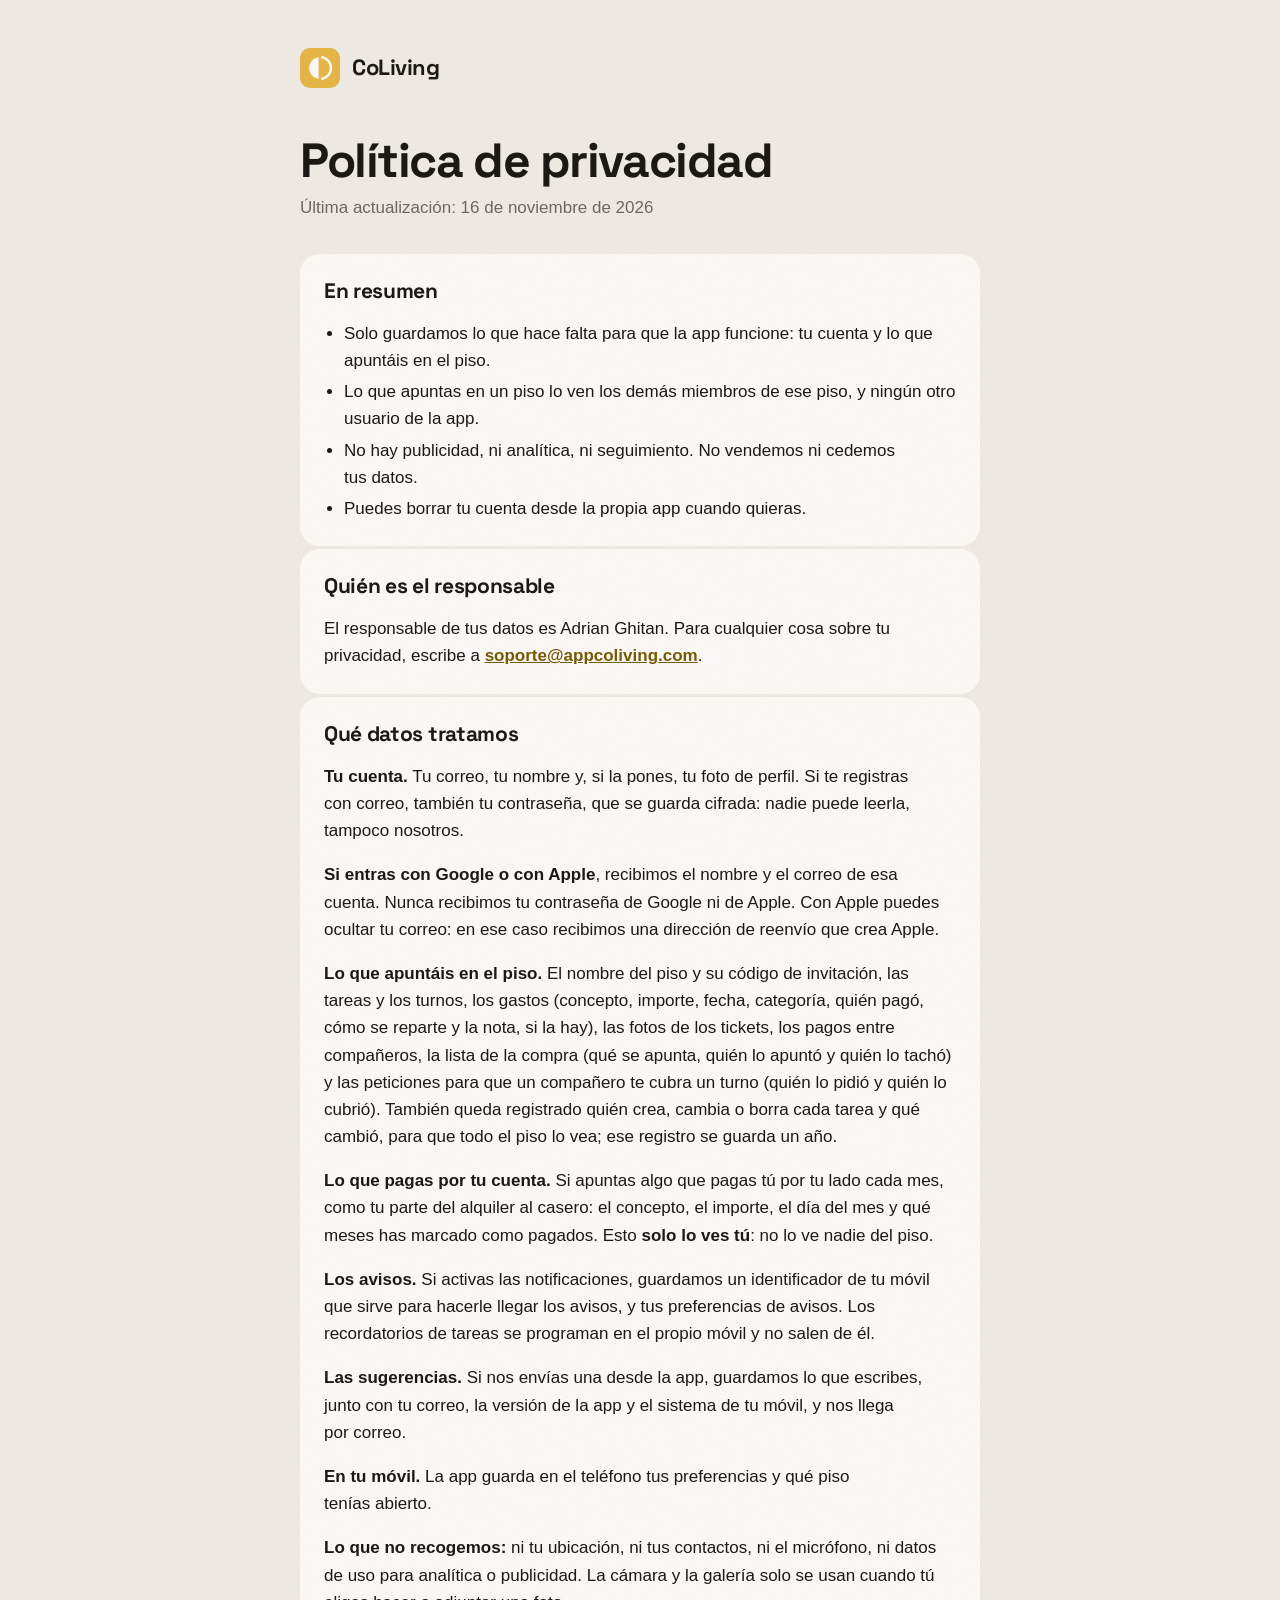
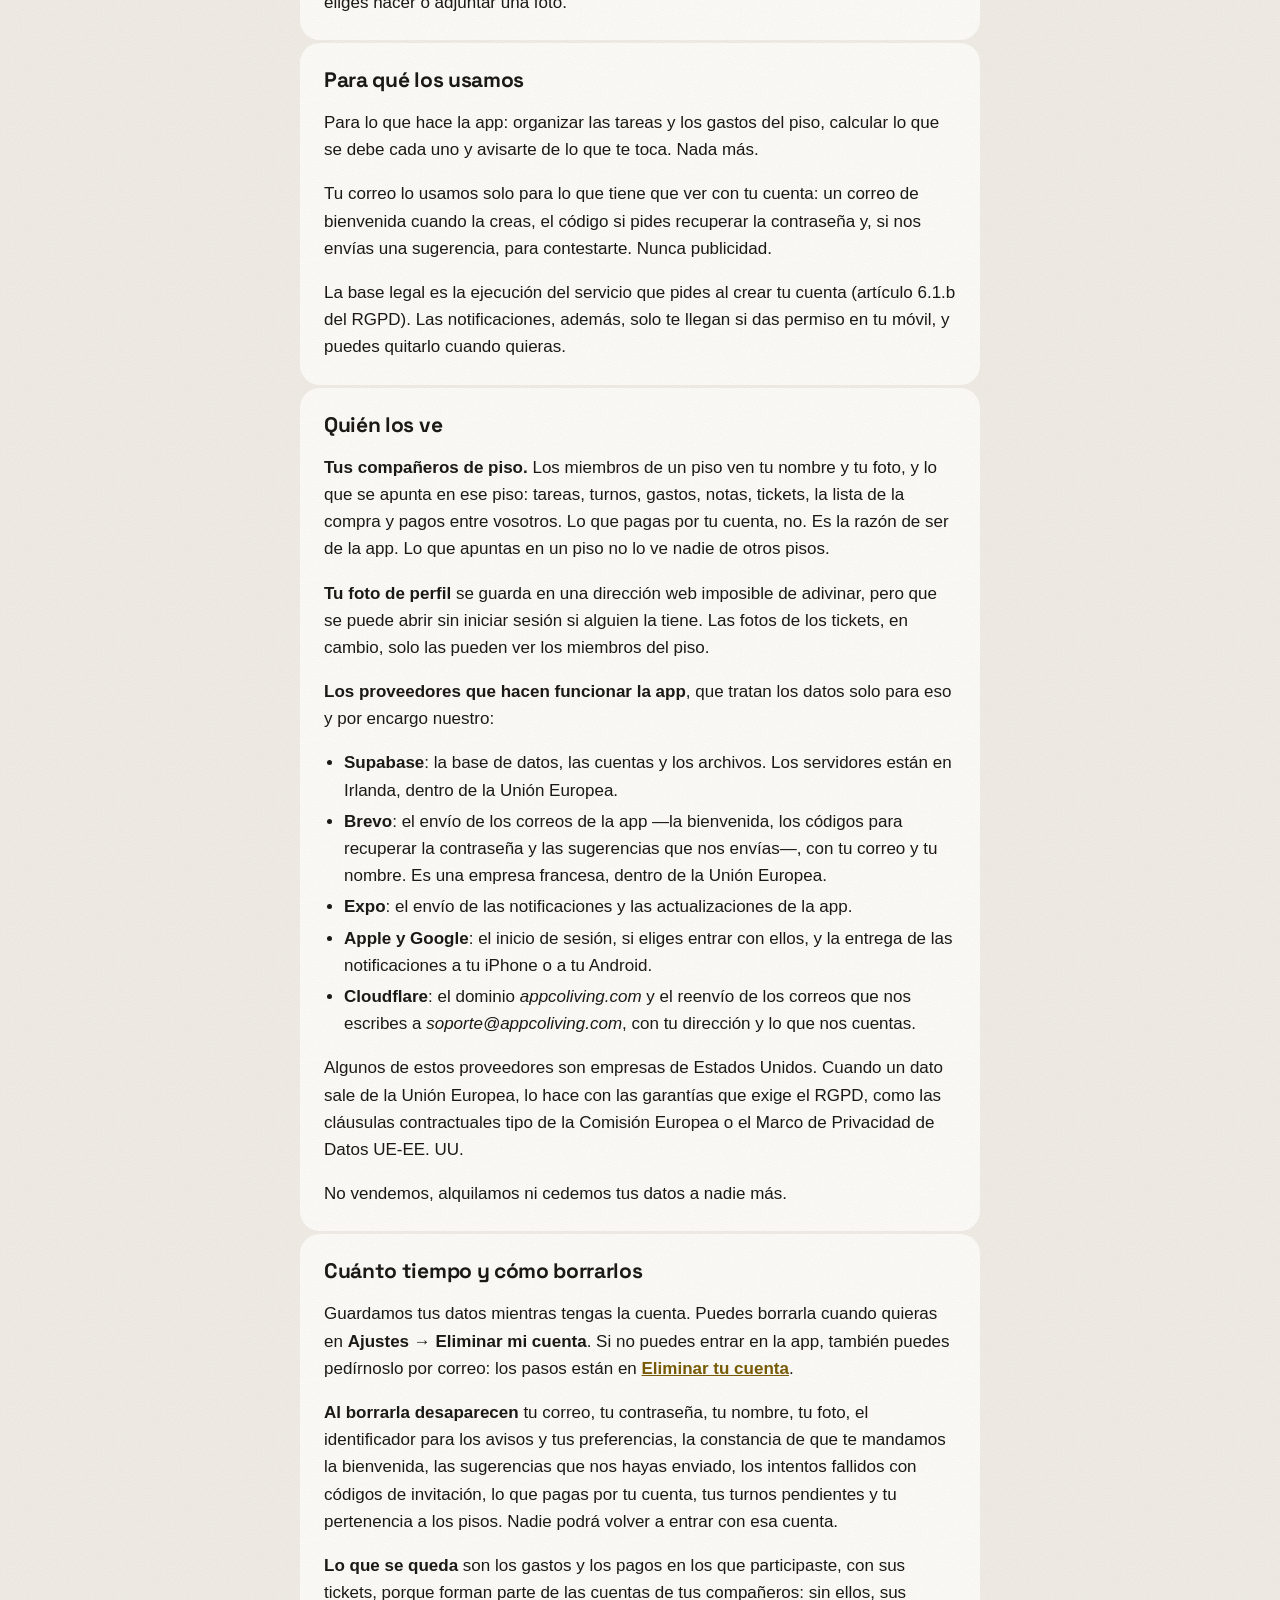
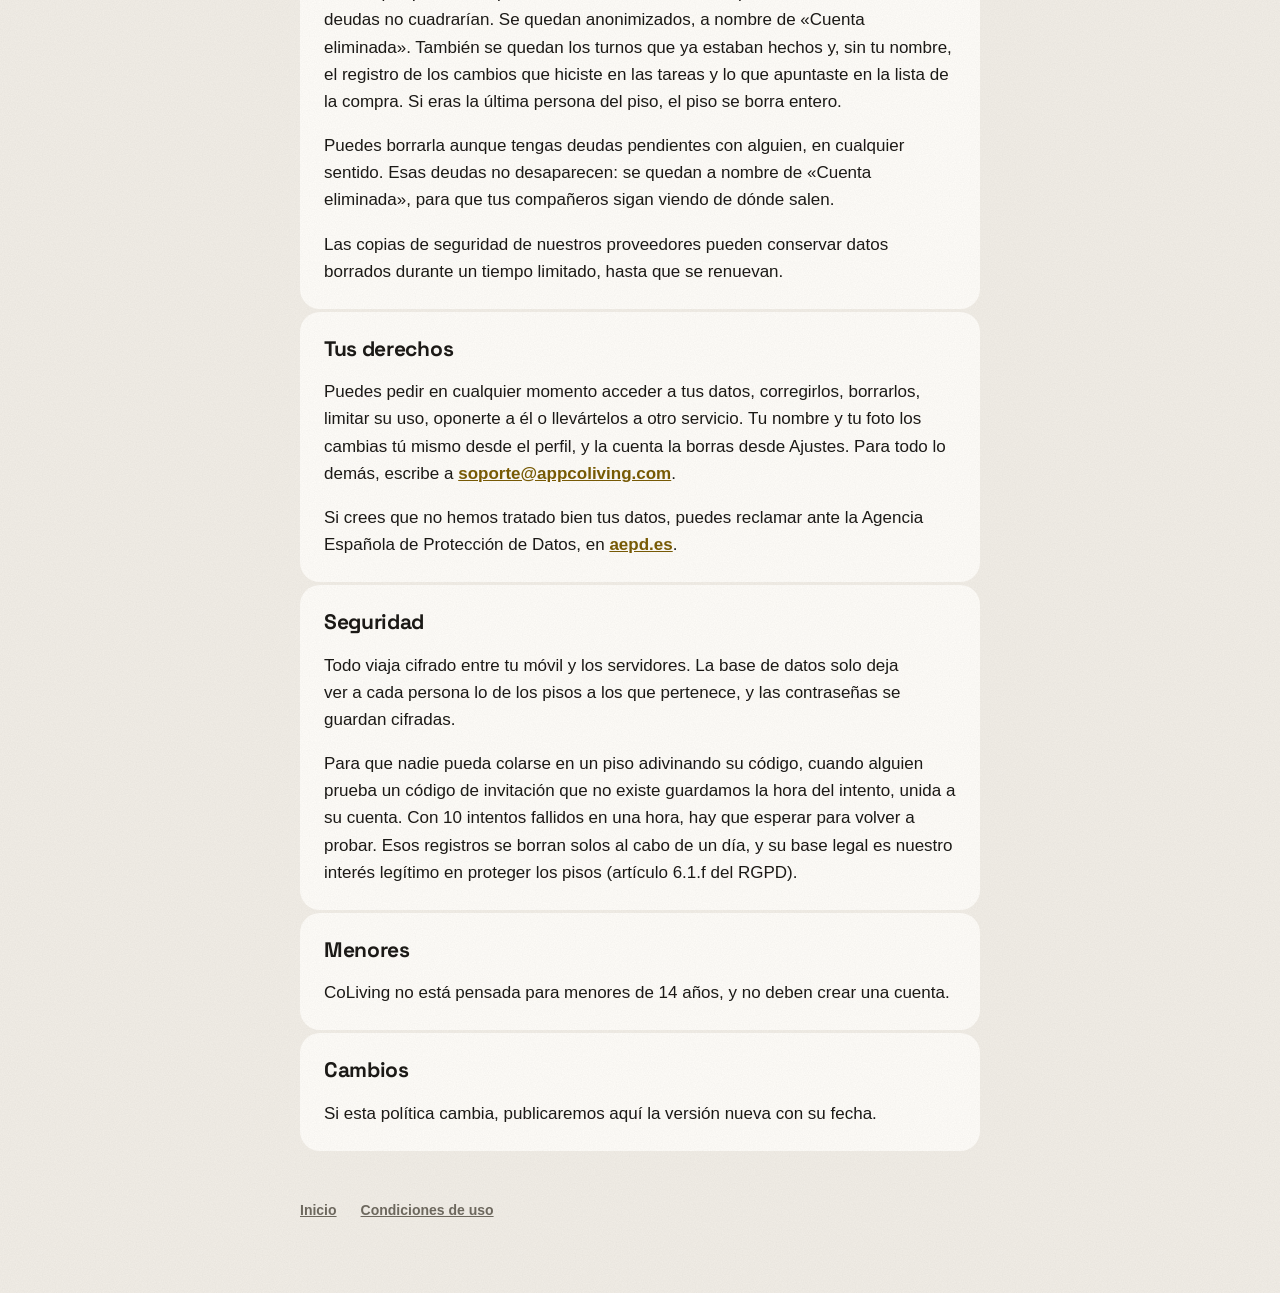
==== commit 893efc0a: "Publicar la web (30f3be5)" ====
--- a/privacidad.html
+++ b/privacidad.html
@@ -19,7 +19,7 @@
     </a>
 
     <h1>Política de privacidad</h1>
-    <p class="fecha">Última actualización: 17 de octubre de 2026</p>
+    <p class="fecha">Última actualización: 16 de noviembre de 2026</p>
 
     <section class="pieza">
       <h2>En resumen</h2>
@@ -50,7 +50,9 @@
         correo: en ese caso recibimos una dirección de reenvío que crea Apple.</p>
       <p><strong>Lo que apuntáis en el piso.</strong> El nombre del piso y su código de invitación,
         las tareas y los turnos, los gastos (concepto, importe, fecha, categoría, quién pagó, cómo se
-        reparte y la nota, si la hay), las fotos de los tickets y los pagos entre compañeros.
+        reparte y la nota, si la hay), las fotos de los tickets, los pagos entre compañeros, la lista
+        de la compra (qué se apunta, quién lo apuntó y quién lo tachó) y las peticiones para que un
+        compañero te cubra un turno (quién lo pidió y quién lo cubrió).
         También queda registrado quién crea, cambia o borra cada tarea y qué cambió, para que todo el
         piso lo vea; ese registro se guarda un año.</p>
       <p><strong>Lo que pagas por tu cuenta.</strong> Si apuntas algo que pagas tú por tu lado cada
@@ -83,7 +85,7 @@
     <section class="pieza">
       <h2>Quién los ve</h2>
       <p><strong>Tus compañeros de piso.</strong> Los miembros de un piso ven tu nombre y tu foto, y
-        lo que se apunta en ese piso: tareas, turnos, gastos, notas, tickets y pagos entre vosotros. Lo que pagas por tu cuenta, no. Es la razón de
+        lo que se apunta en ese piso: tareas, turnos, gastos, notas, tickets, la lista de la compra y pagos entre vosotros. Lo que pagas por tu cuenta, no. Es la razón de
         ser de la app. Lo que apuntas en un piso no lo ve nadie de otros pisos.</p>
       <p><strong>Tu foto de perfil</strong> se guarda en una dirección web imposible de adivinar, pero
         que se puede abrir sin iniciar sesión si alguien la tiene. Las fotos de los tickets, en
@@ -123,7 +125,7 @@
         sus tickets, porque forman parte de las cuentas de tus compañeros: sin ellos, sus deudas no
         cuadrarían. Se quedan anonimizados, a nombre de «Cuenta eliminada». También se quedan los
         turnos que ya estaban hechos y, sin tu nombre, el registro de los cambios que hiciste en las
-        tareas. Si eras la última persona del piso, el piso se borra entero.</p>
+        tareas y lo que apuntaste en la lista de la compra. Si eras la última persona del piso, el piso se borra entero.</p>
       <p>Puedes borrarla aunque tengas deudas pendientes con alguien, en cualquier sentido. Esas
         deudas no desaparecen: se quedan a nombre de «Cuenta eliminada», para que tus compañeros
         sigan viendo de dónde salen.</p>
--- a/estilos.css
+++ b/estilos.css
@@ -5,9 +5,12 @@
  * manda, el ámbar es lo único con color y claro y oscuro son la misma página.
  * Los valores salen de `src/theme/index.ts`; si cambian allí, se cambian aquí.
  *
- * Lo único que se permite llamar la atención es el repartidor de arriba. Todo
- * lo demás va callado: si algún día apetece animar otra sección o darle otro
- * color, es justo lo que hay que no hacer.
+ * El repartidor de arriba es lo que manda. Desde el 17 de noviembre la página
+ * se mueve un poco (a petición): entra el héroe, las secciones aparecen al
+ * bajar, las escenas se inclinan hacia el ratón y las cifras corren. Todo en
+ * «Efectos», al final; todo se apaga con «reducir movimiento» y sin JS no se
+ * esconde nada. **Movimiento sí, color no**: el ámbar sigue siendo lo único
+ * con color, también en los brillos.
  *
  * Space Grotesk se sirve desde aquí y no desde Google Fonts: pedirla a Google
  * le pasaría la IP de cada visitante, y en una web que enlaza a una política de
@@ -118,6 +121,10 @@
   font: 17px/1.6 -apple-system, BlinkMacSystemFont, 'SF Pro Text', 'Segoe UI', Roboto,
     'Helvetica Neue', sans-serif;
   -webkit-text-size-adjust: 100%;
+  /* El resplandor del héroe se sale por la derecha: que no haga scroll de lado.
+     `clip` y no `hidden`, que rompería la barra pegada. */
+  overflow-x: clip;
+  position: relative;
 }
 
 h1,
@@ -157,7 +164,36 @@
   white-space: nowrap;
 }
 
+/* Al saltar a una sección desde el menú, que la barra pegada no tape su título. */
+section[id] {
+  scroll-margin-top: 72px;
+}
+
 /* ------------------------------------------------------------ Cabecera */
+/*
+ * La barra es opaca siempre, con el color de la página, y no translúcida.
+ * En el iPhone (Safari 26) la página se ve también detrás de la hora y la
+ * batería, y Safari solo tiñe esa franja con el color de la barra si la barra
+ * es opaca desde que carga. Translúcida, o transparente hasta bajar, se veía el
+ * contenido pasar por encima de ella (18 de noviembre).
+ */
+.barra-fondo {
+  position: sticky;
+  top: 0;
+  z-index: 10;
+  background: var(--cal);
+  transition: box-shadow 0.3s ease;
+}
+
+.barra-fondo--pegada {
+  box-shadow: 0 1px 0 var(--linea);
+}
+
+.barra-fondo--pegada .barra {
+  padding-top: 12px;
+  padding-bottom: 12px;
+}
+
 .cabecera {
   display: inline-flex;
   align-items: center;
@@ -202,6 +238,7 @@
   gap: 16px;
   padding-top: 24px;
   padding-bottom: 24px;
+  transition: padding 0.3s ease;
 }
 
 .barra nav {
@@ -225,6 +262,18 @@
 /* El enlace a «Cómo funciona» es el primero que sobra en un móvil. */
 @media (max-width: 520px) {
   .barra .solo-ancho {
+    display: none;
+  }
+
+  .barra nav a {
+    padding: 8px 9px;
+    font-size: 14px;
+  }
+}
+
+/* Con tres enlaces, en un móvil de 360 el nombre se queda solo con el icono. */
+@media (max-width: 400px) {
+  .cabecera .marca {
     display: none;
   }
 }
@@ -993,3 +1042,459 @@
 .pie-firma {
   margin-left: auto;
 }
+
+/* ------------------------------------------------------------- Novedades */
+/*
+ * Una versión por renglón, la última arriba, unidas por una línea. La que está
+ * por llegar va en una pieza, con sus novedades en rejilla; las de antes, en
+ * una lista corta. La línea se dibuja al entrar en pantalla.
+ */
+.versiones {
+  list-style: none;
+  margin: 0;
+  padding: 0;
+  display: grid;
+  gap: 40px;
+  position: relative;
+}
+
+.version {
+  position: relative;
+  padding-left: 32px;
+}
+
+/* La línea que baja de una versión a la siguiente. */
+.version::before {
+  content: '';
+  position: absolute;
+  left: 6px;
+  top: 18px;
+  bottom: -40px;
+  width: 2px;
+  background: var(--linea);
+  transform-origin: top;
+}
+
+.version:last-child::before {
+  display: none;
+}
+
+/* El punto de cada versión. */
+.version::after {
+  content: '';
+  position: absolute;
+  left: 0;
+  top: 10px;
+  width: 14px;
+  height: 14px;
+  border-radius: 50%;
+  background: var(--cal);
+  border: 2px solid var(--tinta-suave);
+}
+
+.version--nueva::after {
+  background: var(--ambar);
+  border-color: var(--ambar);
+}
+
+.version-cabeza {
+  display: flex;
+  align-items: center;
+  flex-wrap: wrap;
+  gap: 8px 14px;
+  margin-bottom: 14px;
+}
+
+.version-numero {
+  font-family: var(--display);
+  font-weight: 700;
+  font-size: 30px;
+  letter-spacing: -0.03em;
+  line-height: 1;
+}
+
+.version-fecha {
+  color: var(--tinta-suave);
+  font-size: 15px;
+}
+
+.pronto {
+  display: inline-flex;
+  align-items: center;
+  gap: 8px;
+  font-size: 13px;
+  font-weight: 700;
+  color: var(--ambar-texto);
+  background: var(--ambar-suave);
+  border-radius: 999px;
+  padding: 4px 12px 4px 10px;
+}
+
+.pronto i {
+  width: 8px;
+  height: 8px;
+  border-radius: 50%;
+  background: var(--ambar);
+}
+
+.novedades {
+  display: grid;
+  gap: var(--junta);
+}
+
+@media (min-width: 640px) {
+  .novedades {
+    grid-template-columns: repeat(2, minmax(0, 1fr));
+  }
+}
+
+@media (min-width: 1000px) {
+  .novedades {
+    grid-template-columns: repeat(3, minmax(0, 1fr));
+  }
+}
+
+.novedad {
+  background: var(--pieza);
+  border-radius: var(--radio);
+  padding: 20px 22px 22px;
+}
+
+.novedad h3 {
+  font-size: 19px;
+  line-height: 1.2;
+  letter-spacing: -0.015em;
+  margin: 0 0 6px;
+}
+
+.novedad p {
+  margin: 0;
+  font-size: 15px;
+  line-height: 1.5;
+  color: var(--tinta-suave);
+}
+
+.version-lista {
+  margin: 0;
+  list-style: disc;
+  padding-left: 18px;
+  color: var(--tinta-suave);
+  max-width: 40em;
+}
+
+.version-lista li + li {
+  margin-top: 4px;
+}
+
+/* ---------------------------------------------------------------- Efectos */
+/*
+ * Todo lo que se mueve, junto. La regla: movimiento sí, color no. Y nada
+ * escondido para quien no tiene JS (`.js` lo pone el script de la cabecera) ni
+ * movimiento para quien ha pedido que no lo haya.
+ */
+
+/*
+ * El grano del papel, encima de todo y sin estorbar a nada. `absolute` sobre
+ * todo el `body` y no `fixed`: Safari 26 tiñe la franja de la hora con lo que
+ * esté fijo arriba, y con esta capa transparente fija no la teñía con la barra.
+ */
+body::before {
+  content: '';
+  position: absolute;
+  inset: 0;
+  z-index: 100;
+  pointer-events: none;
+  opacity: 0.05;
+  background-image: url("data:image/svg+xml,%3Csvg xmlns='http://www.w3.org/2000/svg' width='160' height='160'%3E%3Cfilter id='g'%3E%3CfeTurbulence type='fractalNoise' baseFrequency='0.85' numOctaves='3' stitchTiles='stitch'/%3E%3CfeColorMatrix values='0 0 0 0 0 0 0 0 0 0 0 0 0 0 0 0 0 0 0.9 0'/%3E%3C/filter%3E%3Crect width='100%25' height='100%25' filter='url(%23g)'/%3E%3C/svg%3E");
+}
+
+@media (prefers-color-scheme: dark) {
+  body::before {
+    opacity: 0.07;
+    filter: invert(1);
+  }
+}
+
+/* Un resplandor ámbar detrás del repartidor, que respira despacio. */
+.heroe {
+  position: relative;
+  isolation: isolate;
+}
+
+.heroe::before {
+  content: '';
+  position: absolute;
+  z-index: -1;
+  width: min(620px, 90vw);
+  aspect-ratio: 1;
+  right: -8%;
+  top: 50%;
+  translate: 0 -50%;
+  border-radius: 50%;
+  background: radial-gradient(closest-side, color-mix(in srgb, var(--ambar) 34%, transparent), transparent);
+  filter: blur(20px);
+  animation: respira 14s ease-in-out infinite alternate;
+  pointer-events: none;
+}
+
+@media (prefers-color-scheme: dark) {
+  .heroe::before {
+    background: radial-gradient(closest-side, color-mix(in srgb, var(--ambar) 20%, transparent), transparent);
+  }
+}
+
+@keyframes respira {
+  from { transform: scale(0.92) translate(0, 0); }
+  to { transform: scale(1.08) translate(-6%, 4%); }
+}
+
+/* El héroe entra en cascada. */
+.js .entra {
+  opacity: 0;
+  animation: sube 0.8s cubic-bezier(0.2, 0.7, 0.2, 1) var(--d, 0ms) forwards;
+}
+
+@keyframes sube {
+  from { opacity: 0; transform: translateY(18px); }
+  to { opacity: 1; transform: none; }
+}
+
+/* «claros para todos», subrayado a rotulador ámbar, que se pinta al llegar. */
+.subrayado {
+  background-image: linear-gradient(transparent 62%, var(--ambar-suave) 62%, var(--ambar-suave) 92%, transparent 92%);
+  background-repeat: no-repeat;
+  background-size: 100% 100%;
+}
+
+@media (prefers-color-scheme: dark) {
+  .subrayado {
+    background-image: linear-gradient(transparent 62%, color-mix(in srgb, var(--ambar) 38%, transparent) 62%, color-mix(in srgb, var(--ambar) 38%, transparent) 92%, transparent 92%);
+  }
+}
+
+.js .subrayado {
+  background-size: 0% 100%;
+  animation: rotulador 0.9s cubic-bezier(0.6, 0, 0.2, 1) 0.75s forwards;
+}
+
+@keyframes rotulador {
+  to { background-size: 100% 100%; }
+}
+
+/* Lo que aparece al bajar. */
+.js [data-revela] {
+  opacity: 0;
+  transform: translateY(28px);
+  transition: opacity 0.7s ease, transform 0.8s cubic-bezier(0.2, 0.7, 0.2, 1);
+}
+
+.js [data-revela].visto {
+  opacity: 1;
+  transform: none;
+}
+
+/* De dos en dos, el de la derecha llega un poco después. */
+@media (min-width: 860px) {
+  .js .rasgo[data-revela]:nth-child(even) {
+    transition-delay: 0.12s;
+  }
+}
+
+/* Las novedades de la versión que viene, una detrás de otra. */
+.js .version[data-revela] .novedad {
+  opacity: 0;
+  transform: translateY(14px) scale(0.98);
+  transition: opacity 0.5s ease, transform 0.6s cubic-bezier(0.2, 0.7, 0.2, 1);
+}
+
+.js .version[data-revela].visto .novedad {
+  opacity: 1;
+  transform: none;
+}
+
+.js .version.visto .novedad:nth-child(2) { transition-delay: 0.06s; }
+.js .version.visto .novedad:nth-child(3) { transition-delay: 0.12s; }
+.js .version.visto .novedad:nth-child(4) { transition-delay: 0.18s; }
+.js .version.visto .novedad:nth-child(5) { transition-delay: 0.24s; }
+.js .version.visto .novedad:nth-child(6) { transition-delay: 0.3s; }
+
+/* La línea de las versiones se dibuja hacia abajo. */
+.js .version[data-revela]::before {
+  transform: scaleY(0);
+  transition: transform 0.9s cubic-bezier(0.6, 0, 0.2, 1) 0.2s;
+}
+
+.js .version[data-revela].visto::before {
+  transform: scaleY(1);
+}
+
+/* El punto de «Muy pronto», latiendo. */
+.pronto i {
+  animation: late 1.8s ease-out infinite;
+}
+
+@keyframes late {
+  0% { box-shadow: 0 0 0 0 color-mix(in srgb, var(--ambar) 70%, transparent); }
+  100% { box-shadow: 0 0 0 9px transparent; }
+}
+
+/* Las escenas se inclinan hacia el ratón, con un brillo que lo sigue. */
+.escena {
+  perspective: 900px;
+  position: relative;
+  overflow: hidden;
+}
+
+.escena::after {
+  content: '';
+  position: absolute;
+  inset: 0;
+  pointer-events: none;
+  background: radial-gradient(circle at var(--mx, 50%) var(--my, 50%), color-mix(in srgb, var(--ambar) 16%, transparent), transparent 55%);
+  opacity: 0;
+  transition: opacity 0.4s ease;
+}
+
+.escena:hover::after {
+  opacity: 1;
+}
+
+.escena-app {
+  transform: rotateX(var(--rx, 0deg)) rotateY(var(--ry, 0deg));
+  transition: transform 0.5s cubic-bezier(0.2, 0.7, 0.2, 1);
+  transform-style: preserve-3d;
+}
+
+.escena:hover .escena-app {
+  transition-duration: 0.12s;
+}
+
+.escena .mini {
+  transition: transform 0.4s cubic-bezier(0.2, 0.7, 0.2, 1);
+}
+
+.escena:hover .mini {
+  transform: translateZ(18px);
+}
+
+.escena:hover .mini + .mini {
+  transform: translateZ(30px);
+}
+
+/* Las partes del repartidor entran de una en una, y el céntimo de más salta. */
+.parte {
+  animation: aparece 0.45s cubic-bezier(0.2, 0.7, 0.2, 1) var(--d, 0ms) both;
+}
+
+@keyframes aparece {
+  from { opacity: 0; transform: translateY(6px) scale(0.98); }
+  to { opacity: 1; transform: none; }
+}
+
+.centimo {
+  animation: salta 0.5s cubic-bezier(0.3, 1.6, 0.5, 1) calc(var(--d, 0ms) + 0.2s) both;
+}
+
+@keyframes salta {
+  from { opacity: 0; transform: scale(0.4); }
+  to { opacity: 1; transform: none; }
+}
+
+.persona {
+  transition: background-color 0.2s ease, color 0.2s ease, transform 0.15s ease;
+}
+
+.persona:active {
+  transform: scale(0.95);
+}
+
+.persona .avatar {
+  transition: opacity 0.2s ease, transform 0.3s cubic-bezier(0.3, 1.6, 0.5, 1);
+}
+
+.persona[aria-pressed='true'] .avatar {
+  transform: scale(1.06);
+}
+
+/* Los pasos: la raya bajo cada número se traza al aparecer. */
+.js .pasos[data-revela] li::before {
+  border-bottom-color: transparent;
+  background: linear-gradient(var(--tinta), var(--tinta)) left bottom / 0% 2px no-repeat;
+  transition: background-size 0.8s cubic-bezier(0.6, 0, 0.2, 1);
+}
+
+.js .pasos[data-revela].visto li::before {
+  background-size: 100% 2px;
+}
+
+.js .pasos.visto li:nth-child(2)::before { transition-delay: 0.15s; }
+.js .pasos.visto li:nth-child(3)::before { transition-delay: 0.3s; }
+
+/* El botón de donar: sube un poco y le cruza un brillo. */
+.boton {
+  position: relative;
+  overflow: hidden;
+  transition: transform 0.2s ease, box-shadow 0.2s ease;
+}
+
+.boton::after {
+  content: '';
+  position: absolute;
+  inset: 0;
+  background: linear-gradient(110deg, transparent 30%, rgba(255, 255, 255, 0.45) 50%, transparent 70%);
+  transform: translateX(-120%);
+}
+
+.boton:hover {
+  transform: translateY(-2px);
+  box-shadow: 0 10px 24px -10px color-mix(in srgb, var(--ambar) 80%, transparent);
+}
+
+.boton:hover::after {
+  transform: translateX(120%);
+  transition: transform 0.7s ease;
+}
+
+.insignia,
+a.tienda {
+  transition: transform 0.2s ease, opacity 0.2s ease;
+}
+
+.insignia:hover,
+a.tienda:hover {
+  transform: translateY(-2px);
+}
+
+/* Quien ha pedido que no se mueva nada: ni una cosa. */
+@media (prefers-reduced-motion: reduce) {
+  *,
+  *::before,
+  *::after {
+    animation: none !important;
+    transition: none !important;
+  }
+
+  .js .entra,
+  .js [data-revela],
+  .js .version[data-revela] .novedad {
+    opacity: 1;
+    transform: none;
+  }
+
+  .js .subrayado {
+    background-size: 100% 100%;
+  }
+
+  .js .version[data-revela]::before {
+    transform: none;
+  }
+
+  .js .pasos[data-revela] li::before {
+    background-size: 100% 2px;
+  }
+
+  .escena-app,
+  .escena:hover .mini {
+    transform: none;
+  }
+}
